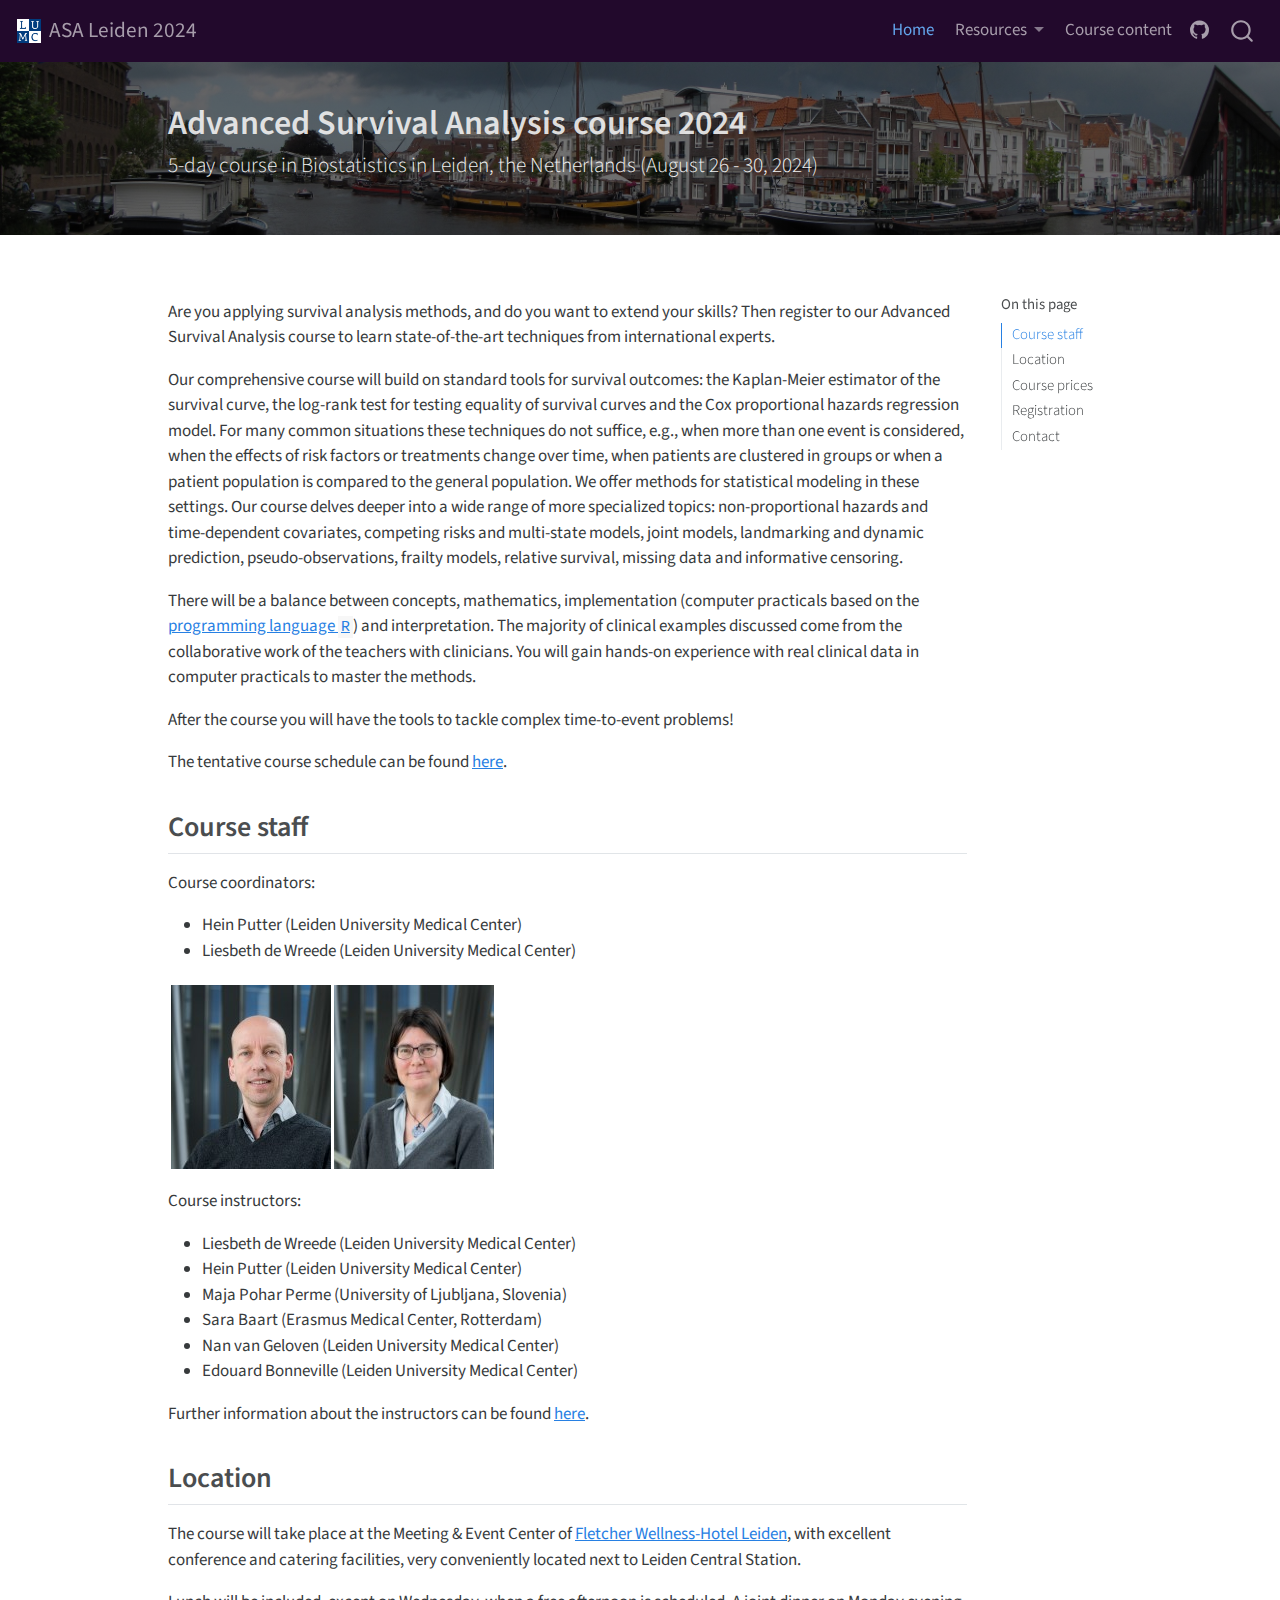
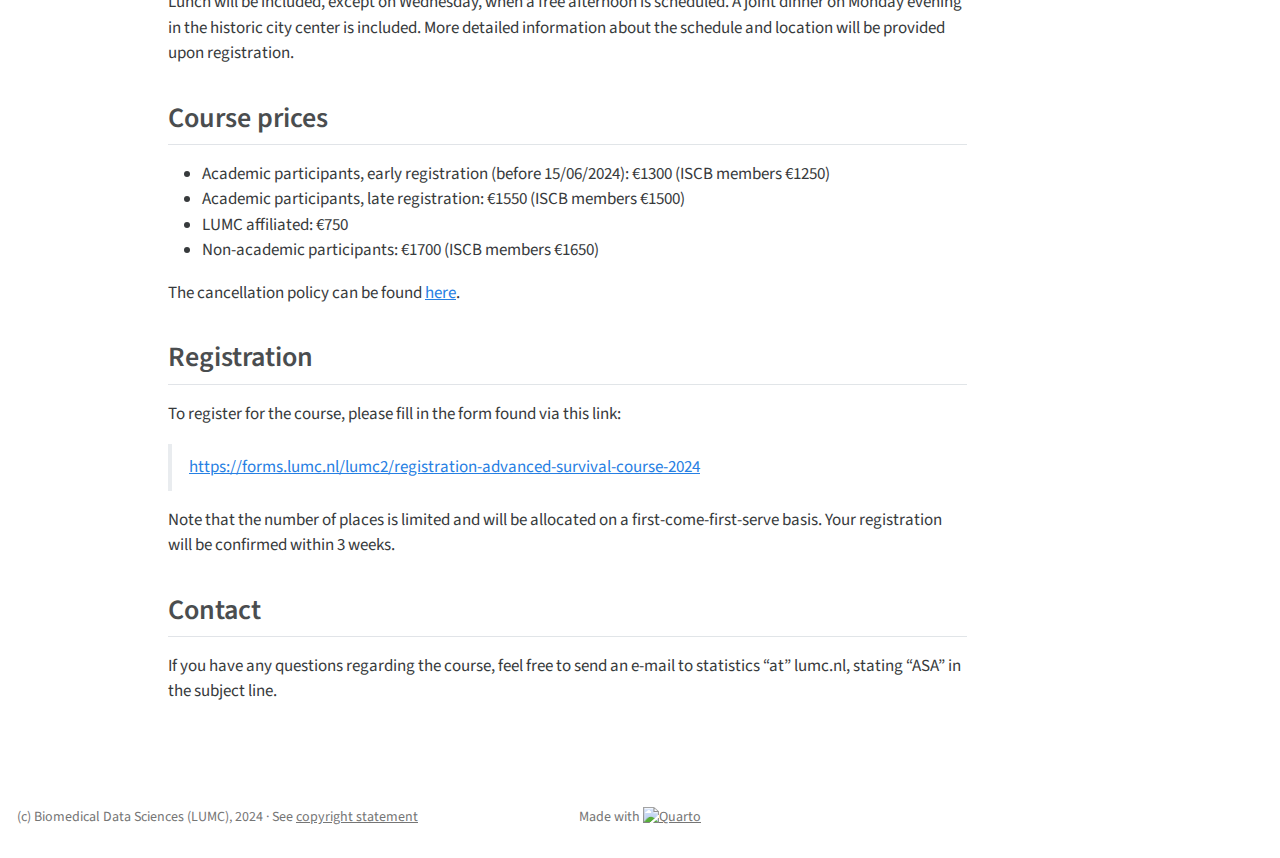
==== docs/index.html @ 5eba0da9 "Edit navigation text" ====
<!DOCTYPE html>
<html xmlns="http://www.w3.org/1999/xhtml" lang="en" xml:lang="en"><head>

<meta charset="utf-8">
<meta name="generator" content="quarto-1.3.450">

<meta name="viewport" content="width=device-width, initial-scale=1.0, user-scalable=yes">


<title>ASA Leiden 2024 - Advanced Survival Analysis course 2024</title>
<style>
code{white-space: pre-wrap;}
span.smallcaps{font-variant: small-caps;}
div.columns{display: flex; gap: min(4vw, 1.5em);}
div.column{flex: auto; overflow-x: auto;}
div.hanging-indent{margin-left: 1.5em; text-indent: -1.5em;}
ul.task-list{list-style: none;}
ul.task-list li input[type="checkbox"] {
  width: 0.8em;
  margin: 0 0.8em 0.2em -1em; /* quarto-specific, see https://github.com/quarto-dev/quarto-cli/issues/4556 */ 
  vertical-align: middle;
}
</style>


<script src="site_libs/quarto-nav/quarto-nav.js"></script>
<script src="site_libs/quarto-nav/headroom.min.js"></script>
<script src="site_libs/clipboard/clipboard.min.js"></script>
<script src="site_libs/quarto-search/autocomplete.umd.js"></script>
<script src="site_libs/quarto-search/fuse.min.js"></script>
<script src="site_libs/quarto-search/quarto-search.js"></script>
<meta name="quarto:offset" content="./">
<link href="./imgs/lumc-monogram-blauw-jpg.jpg" rel="icon" type="image/jpeg">
<script src="site_libs/quarto-html/quarto.js"></script>
<script src="site_libs/quarto-html/popper.min.js"></script>
<script src="site_libs/quarto-html/tippy.umd.min.js"></script>
<script src="site_libs/quarto-html/anchor.min.js"></script>
<link href="site_libs/quarto-html/tippy.css" rel="stylesheet">
<link href="site_libs/quarto-html/quarto-syntax-highlighting.css" rel="stylesheet" id="quarto-text-highlighting-styles">
<script src="site_libs/bootstrap/bootstrap.min.js"></script>
<link href="site_libs/bootstrap/bootstrap-icons.css" rel="stylesheet">
<link href="site_libs/bootstrap/bootstrap.min.css" rel="stylesheet" id="quarto-bootstrap" data-mode="light">
<script id="quarto-search-options" type="application/json">{
  "location": "navbar",
  "copy-button": false,
  "collapse-after": 3,
  "panel-placement": "end",
  "type": "overlay",
  "limit": 20,
  "language": {
    "search-no-results-text": "No results",
    "search-matching-documents-text": "matching documents",
    "search-copy-link-title": "Copy link to search",
    "search-hide-matches-text": "Hide additional matches",
    "search-more-match-text": "more match in this document",
    "search-more-matches-text": "more matches in this document",
    "search-clear-button-title": "Clear",
    "search-detached-cancel-button-title": "Cancel",
    "search-submit-button-title": "Submit",
    "search-label": "Search"
  }
}</script>


<link rel="stylesheet" href="styles.css">
</head>

<body class="nav-fixed">

<div id="quarto-search-results"></div>
  <header id="quarto-header" class="headroom fixed-top">
    <nav class="navbar navbar-expand-lg navbar-dark ">
      <div class="navbar-container container-fluid">
      <div class="navbar-brand-container">
    <a href="./index.html" class="navbar-brand navbar-brand-logo">
    <img src="./imgs/lumc-monogram-blauw-jpg.jpg" alt="" class="navbar-logo">
    </a>
    <a class="navbar-brand" href="./index.html">
    <span class="navbar-title">ASA Leiden 2024</span>
    </a>
  </div>
            <div id="quarto-search" class="" title="Search"></div>
          <button class="navbar-toggler" type="button" data-bs-toggle="collapse" data-bs-target="#navbarCollapse" aria-controls="navbarCollapse" aria-expanded="false" aria-label="Toggle navigation" onclick="if (window.quartoToggleHeadroom) { window.quartoToggleHeadroom(); }">
  <span class="navbar-toggler-icon"></span>
</button>
          <div class="collapse navbar-collapse" id="navbarCollapse">
            <ul class="navbar-nav navbar-nav-scroll ms-auto">
  <li class="nav-item">
    <a class="nav-link active" href="./index.html" rel="" target="" aria-current="page">
 <span class="menu-text">Home</span></a>
  </li>  
  <li class="nav-item dropdown ">
    <a class="nav-link dropdown-toggle" href="#" id="nav-menu-resources" role="button" data-bs-toggle="dropdown" aria-expanded="false" rel="" target="">
 <span class="menu-text">Resources</span>
    </a>
    <ul class="dropdown-menu dropdown-menu-end" aria-labelledby="nav-menu-resources">    
        <li>
    <a class="dropdown-item" href="./resources/schedule.html" rel="" target="">
 <span class="dropdown-text">Schedule</span></a>
  </li>  
        <li>
    <a class="dropdown-item" href="./resources/software.html" rel="" target="">
 <span class="dropdown-text">Software</span></a>
  </li>  
        <li>
    <a class="dropdown-item" href="./resources/cancellation.html" rel="" target="">
 <span class="dropdown-text">Cancellation</span></a>
  </li>  
    </ul>
  </li>
  <li class="nav-item">
    <a class="nav-link" href="./about.html" rel="" target="">
 <span class="menu-text">Course content</span></a>
  </li>  
  <li class="nav-item compact">
    <a class="nav-link" href="https://github.com/survival-lumc" rel="" target=""><i class="bi bi-github" role="img">
</i> 
 <span class="menu-text"></span></a>
  </li>  
</ul>
            <div class="quarto-navbar-tools">
</div>
          </div> <!-- /navcollapse -->
      </div> <!-- /container-fluid -->
    </nav>
</header>
<!-- content -->
<header id="title-block-header" class="quarto-title-block default page-columns page-full">
  <div class="quarto-title-banner page-columns page-full">
    <div class="quarto-title column-body">
      <h1 class="title">Advanced Survival Analysis course 2024</h1>
            <p class="subtitle lead">5-day course in Biostatistics in Leiden, the Netherlands (August 26 - 30, 2024)</p>
                      </div>
  </div>
    
  
  <div class="quarto-title-meta">

      
    
      
    </div>
    
  
  </header><div id="quarto-content" class="quarto-container page-columns page-rows-contents page-layout-article page-navbar">
<!-- sidebar -->
<!-- margin-sidebar -->
    <div id="quarto-margin-sidebar" class="sidebar margin-sidebar">
        <nav id="TOC" role="doc-toc" class="toc-active">
    <h2 id="toc-title">On this page</h2>
   
  <ul>
  <li><a href="#course-staff" id="toc-course-staff" class="nav-link active" data-scroll-target="#course-staff">Course staff</a></li>
  <li><a href="#location" id="toc-location" class="nav-link" data-scroll-target="#location">Location</a></li>
  <li><a href="#course-prices" id="toc-course-prices" class="nav-link" data-scroll-target="#course-prices">Course prices</a></li>
  <li><a href="#registration" id="toc-registration" class="nav-link" data-scroll-target="#registration">Registration</a></li>
  <li><a href="#contact" id="toc-contact" class="nav-link" data-scroll-target="#contact">Contact</a></li>
  </ul>
</nav>
    </div>
<!-- main -->
<main class="content quarto-banner-title-block" id="quarto-document-content">




<p>Are you applying survival analysis methods, and do you want to extend your skills? Then register to our Advanced Survival Analysis course to learn state-of-the-art techniques from international experts.</p>
<p>Our comprehensive course will build on standard tools for survival outcomes: the Kaplan-Meier estimator of the survival curve, the log-rank test for testing equality of survival curves and the Cox proportional hazards regression model. For many common situations these techniques do not suffice, e.g., when more than one event is considered, when the effects of risk factors or treatments change over time, when patients are clustered in groups or when a patient population is compared to the general population. We offer methods for statistical modeling in these settings. Our course delves deeper into a wide range of more specialized topics: non-proportional hazards and time-dependent covariates, competing risks and multi-state models, joint models, landmarking and dynamic prediction, pseudo-observations, frailty models, relative survival, missing data and informative censoring.</p>
<p>There will be a balance between concepts, mathematics, implementation (computer practicals based on the <a href="https://www.r-project.org/">programming language <code>R</code></a>) and interpretation. The majority of clinical examples discussed come from the collaborative work of the teachers with clinicians. You will gain hands-on experience with real clinical data in computer practicals to master the methods.</p>
<p>After the course you will have the tools to tackle complex time-to-event problems!</p>
<p>The tentative course schedule can be found <a href="./resources/schedule.html">here</a>.</p>
<section id="course-staff" class="level2">
<h2 class="anchored" data-anchor-id="course-staff">Course staff</h2>
<p>Course coordinators:</p>
<ul>
<li>Hein Putter (Leiden University Medical Center)</li>
<li>Liesbeth de Wreede (Leiden University Medical Center)</li>
</ul>
<!-- layout-valign="right" -->
<div class="quarto-layout-panel">
<div class="quarto-layout-row quarto-layout-valign-top">
<div class="quarto-layout-cell" style="flex-basis: 50.0%;justify-content: center;">
<p><img src="imgs/hein-putter.jpg" class="img-fluid"> <img src="imgs/liesbeth-de-wreede.jpg" class="img-fluid"></p>
</div>
</div>
</div>
<p>Course instructors:</p>
<ul>
<li>Liesbeth de Wreede (Leiden University Medical Center)</li>
<li>Hein Putter (Leiden University Medical Center)</li>
<li>Maja Pohar Perme (University of Ljubljana, Slovenia)</li>
<li>Sara Baart (Erasmus Medical Center, Rotterdam)</li>
<li>Nan van Geloven (Leiden University Medical Center)</li>
<li>Edouard Bonneville (Leiden University Medical Center)</li>
</ul>
<p>Further information about the instructors can be found <a href="./about.html">here</a>.</p>
</section>
<section id="location" class="level2">
<h2 class="anchored" data-anchor-id="location">Location</h2>
<p>The course will take place at the Meeting &amp; Event Center of <a href="https://www.wellnesshotelleiden.nl/nl/">Fletcher Wellness-Hotel Leiden</a>, with excellent conference and catering facilities, very conveniently located next to Leiden Central Station.</p>
<p>Lunch will be included, except on Wednesday, when a free afternoon is scheduled. A joint dinner on Monday evening in the historic city center is included. More detailed information about the schedule and location will be provided upon registration.</p>
</section>
<section id="course-prices" class="level2">
<h2 class="anchored" data-anchor-id="course-prices">Course prices</h2>
<ul>
<li>Academic participants, early registration (before 15/06/2024): €1300 (ISCB members €1250)</li>
<li>Academic participants, late registration: €1550 (ISCB members €1500)</li>
<li>LUMC affiliated: €750</li>
<li>Non-academic participants: €1700 (ISCB members €1650)</li>
</ul>
<p>The cancellation policy can be found <a href="./resources/cancellation.html">here</a>.</p>
</section>
<section id="registration" class="level2">
<h2 class="anchored" data-anchor-id="registration">Registration</h2>
<p>To register for the course, please fill in the form found via this link:</p>
<blockquote class="blockquote">
<p><a href="https://forms.lumc.nl/lumc2/registration-advanced-survival-course-2024">https://forms.lumc.nl/lumc2/registration-advanced-survival-course-2024</a></p>
</blockquote>
<p>Note that the number of places is limited and will be allocated on a first-come-first-serve basis. Your registration will be confirmed within 3 weeks.</p>
</section>
<section id="contact" class="level2">
<h2 class="anchored" data-anchor-id="contact">Contact</h2>
<p>If you have any questions regarding the course, feel free to send an e-mail to statistics “at” lumc.nl, stating “ASA” in the subject line.</p>


</section>

</main> <!-- /main -->
<script id="quarto-html-after-body" type="application/javascript">
window.document.addEventListener("DOMContentLoaded", function (event) {
  const toggleBodyColorMode = (bsSheetEl) => {
    const mode = bsSheetEl.getAttribute("data-mode");
    const bodyEl = window.document.querySelector("body");
    if (mode === "dark") {
      bodyEl.classList.add("quarto-dark");
      bodyEl.classList.remove("quarto-light");
    } else {
      bodyEl.classList.add("quarto-light");
      bodyEl.classList.remove("quarto-dark");
    }
  }
  const toggleBodyColorPrimary = () => {
    const bsSheetEl = window.document.querySelector("link#quarto-bootstrap");
    if (bsSheetEl) {
      toggleBodyColorMode(bsSheetEl);
    }
  }
  toggleBodyColorPrimary();  
  const icon = "";
  const anchorJS = new window.AnchorJS();
  anchorJS.options = {
    placement: 'right',
    icon: icon
  };
  anchorJS.add('.anchored');
  const isCodeAnnotation = (el) => {
    for (const clz of el.classList) {
      if (clz.startsWith('code-annotation-')) {                     
        return true;
      }
    }
    return false;
  }
  const clipboard = new window.ClipboardJS('.code-copy-button', {
    text: function(trigger) {
      const codeEl = trigger.previousElementSibling.cloneNode(true);
      for (const childEl of codeEl.children) {
        if (isCodeAnnotation(childEl)) {
          childEl.remove();
        }
      }
      return codeEl.innerText;
    }
  });
  clipboard.on('success', function(e) {
    // button target
    const button = e.trigger;
    // don't keep focus
    button.blur();
    // flash "checked"
    button.classList.add('code-copy-button-checked');
    var currentTitle = button.getAttribute("title");
    button.setAttribute("title", "Copied!");
    let tooltip;
    if (window.bootstrap) {
      button.setAttribute("data-bs-toggle", "tooltip");
      button.setAttribute("data-bs-placement", "left");
      button.setAttribute("data-bs-title", "Copied!");
      tooltip = new bootstrap.Tooltip(button, 
        { trigger: "manual", 
          customClass: "code-copy-button-tooltip",
          offset: [0, -8]});
      tooltip.show();    
    }
    setTimeout(function() {
      if (tooltip) {
        tooltip.hide();
        button.removeAttribute("data-bs-title");
        button.removeAttribute("data-bs-toggle");
        button.removeAttribute("data-bs-placement");
      }
      button.setAttribute("title", currentTitle);
      button.classList.remove('code-copy-button-checked');
    }, 1000);
    // clear code selection
    e.clearSelection();
  });
  function tippyHover(el, contentFn) {
    const config = {
      allowHTML: true,
      content: contentFn,
      maxWidth: 500,
      delay: 100,
      arrow: false,
      appendTo: function(el) {
          return el.parentElement;
      },
      interactive: true,
      interactiveBorder: 10,
      theme: 'quarto',
      placement: 'bottom-start'
    };
    window.tippy(el, config); 
  }
  const noterefs = window.document.querySelectorAll('a[role="doc-noteref"]');
  for (var i=0; i<noterefs.length; i++) {
    const ref = noterefs[i];
    tippyHover(ref, function() {
      // use id or data attribute instead here
      let href = ref.getAttribute('data-footnote-href') || ref.getAttribute('href');
      try { href = new URL(href).hash; } catch {}
      const id = href.replace(/^#\/?/, "");
      const note = window.document.getElementById(id);
      return note.innerHTML;
    });
  }
      let selectedAnnoteEl;
      const selectorForAnnotation = ( cell, annotation) => {
        let cellAttr = 'data-code-cell="' + cell + '"';
        let lineAttr = 'data-code-annotation="' +  annotation + '"';
        const selector = 'span[' + cellAttr + '][' + lineAttr + ']';
        return selector;
      }
      const selectCodeLines = (annoteEl) => {
        const doc = window.document;
        const targetCell = annoteEl.getAttribute("data-target-cell");
        const targetAnnotation = annoteEl.getAttribute("data-target-annotation");
        const annoteSpan = window.document.querySelector(selectorForAnnotation(targetCell, targetAnnotation));
        const lines = annoteSpan.getAttribute("data-code-lines").split(",");
        const lineIds = lines.map((line) => {
          return targetCell + "-" + line;
        })
        let top = null;
        let height = null;
        let parent = null;
        if (lineIds.length > 0) {
            //compute the position of the single el (top and bottom and make a div)
            const el = window.document.getElementById(lineIds[0]);
            top = el.offsetTop;
            height = el.offsetHeight;
            parent = el.parentElement.parentElement;
          if (lineIds.length > 1) {
            const lastEl = window.document.getElementById(lineIds[lineIds.length - 1]);
            const bottom = lastEl.offsetTop + lastEl.offsetHeight;
            height = bottom - top;
          }
          if (top !== null && height !== null && parent !== null) {
            // cook up a div (if necessary) and position it 
            let div = window.document.getElementById("code-annotation-line-highlight");
            if (div === null) {
              div = window.document.createElement("div");
              div.setAttribute("id", "code-annotation-line-highlight");
              div.style.position = 'absolute';
              parent.appendChild(div);
            }
            div.style.top = top - 2 + "px";
            div.style.height = height + 4 + "px";
            let gutterDiv = window.document.getElementById("code-annotation-line-highlight-gutter");
            if (gutterDiv === null) {
              gutterDiv = window.document.createElement("div");
              gutterDiv.setAttribute("id", "code-annotation-line-highlight-gutter");
              gutterDiv.style.position = 'absolute';
              const codeCell = window.document.getElementById(targetCell);
              const gutter = codeCell.querySelector('.code-annotation-gutter');
              gutter.appendChild(gutterDiv);
            }
            gutterDiv.style.top = top - 2 + "px";
            gutterDiv.style.height = height + 4 + "px";
          }
          selectedAnnoteEl = annoteEl;
        }
      };
      const unselectCodeLines = () => {
        const elementsIds = ["code-annotation-line-highlight", "code-annotation-line-highlight-gutter"];
        elementsIds.forEach((elId) => {
          const div = window.document.getElementById(elId);
          if (div) {
            div.remove();
          }
        });
        selectedAnnoteEl = undefined;
      };
      // Attach click handler to the DT
      const annoteDls = window.document.querySelectorAll('dt[data-target-cell]');
      for (const annoteDlNode of annoteDls) {
        annoteDlNode.addEventListener('click', (event) => {
          const clickedEl = event.target;
          if (clickedEl !== selectedAnnoteEl) {
            unselectCodeLines();
            const activeEl = window.document.querySelector('dt[data-target-cell].code-annotation-active');
            if (activeEl) {
              activeEl.classList.remove('code-annotation-active');
            }
            selectCodeLines(clickedEl);
            clickedEl.classList.add('code-annotation-active');
          } else {
            // Unselect the line
            unselectCodeLines();
            clickedEl.classList.remove('code-annotation-active');
          }
        });
      }
  const findCites = (el) => {
    const parentEl = el.parentElement;
    if (parentEl) {
      const cites = parentEl.dataset.cites;
      if (cites) {
        return {
          el,
          cites: cites.split(' ')
        };
      } else {
        return findCites(el.parentElement)
      }
    } else {
      return undefined;
    }
  };
  var bibliorefs = window.document.querySelectorAll('a[role="doc-biblioref"]');
  for (var i=0; i<bibliorefs.length; i++) {
    const ref = bibliorefs[i];
    const citeInfo = findCites(ref);
    if (citeInfo) {
      tippyHover(citeInfo.el, function() {
        var popup = window.document.createElement('div');
        citeInfo.cites.forEach(function(cite) {
          var citeDiv = window.document.createElement('div');
          citeDiv.classList.add('hanging-indent');
          citeDiv.classList.add('csl-entry');
          var biblioDiv = window.document.getElementById('ref-' + cite);
          if (biblioDiv) {
            citeDiv.innerHTML = biblioDiv.innerHTML;
          }
          popup.appendChild(citeDiv);
        });
        return popup.innerHTML;
      });
    }
  }
});
</script>
</div> <!-- /content -->
<footer class="footer">
  <div class="nav-footer">
    <div class="nav-footer-left">(c) Biomedical Data Sciences (LUMC), 2024 · See <a href="./copyright.html">copyright statement</a></div>   
    <div class="nav-footer-center">Made with <a href="https://quarto.org/"><img src="https://quarto.org/quarto.png" class="img-fluid" alt="Quarto" width="65"></a></div>
    <div class="nav-footer-right">
      &nbsp;
    </div>
  </div>
</footer>



</body></html>
---- docs/site_libs/quarto-html/tippy.css ----
.tippy-box[data-animation=fade][data-state=hidden]{opacity:0}[data-tippy-root]{max-width:calc(100vw - 10px)}.tippy-box{position:relative;background-color:#333;color:#fff;border-radius:4px;font-size:14px;line-height:1.4;white-space:normal;outline:0;transition-property:transform,visibility,opacity}.tippy-box[data-placement^=top]>.tippy-arrow{bottom:0}.tippy-box[data-placement^=top]>.tippy-arrow:before{bottom:-7px;left:0;border-width:8px 8px 0;border-top-color:initial;transform-origin:center top}.tippy-box[data-placement^=bottom]>.tippy-arrow{top:0}.tippy-box[data-placement^=bottom]>.tippy-arrow:before{top:-7px;left:0;border-width:0 8px 8px;border-bottom-color:initial;transform-origin:center bottom}.tippy-box[data-placement^=left]>.tippy-arrow{right:0}.tippy-box[data-placement^=left]>.tippy-arrow:before{border-width:8px 0 8px 8px;border-left-color:initial;right:-7px;transform-origin:center left}.tippy-box[data-placement^=right]>.tippy-arrow{left:0}.tippy-box[data-placement^=right]>.tippy-arrow:before{left:-7px;border-width:8px 8px 8px 0;border-right-color:initial;transform-origin:center right}.tippy-box[data-inertia][data-state=visible]{transition-timing-function:cubic-bezier(.54,1.5,.38,1.11)}.tippy-arrow{width:16px;height:16px;color:#333}.tippy-arrow:before{content:"";position:absolute;border-color:transparent;border-style:solid}.tippy-content{position:relative;padding:5px 9px;z-index:1}
---- docs/site_libs/quarto-html/quarto-syntax-highlighting.css ----
/* quarto syntax highlight colors */
:root {
  --quarto-hl-ot-color: #003B4F;
  --quarto-hl-at-color: #657422;
  --quarto-hl-ss-color: #20794D;
  --quarto-hl-an-color: #5E5E5E;
  --quarto-hl-fu-color: #4758AB;
  --quarto-hl-st-color: #20794D;
  --quarto-hl-cf-color: #003B4F;
  --quarto-hl-op-color: #5E5E5E;
  --quarto-hl-er-color: #AD0000;
  --quarto-hl-bn-color: #AD0000;
  --quarto-hl-al-color: #AD0000;
  --quarto-hl-va-color: #111111;
  --quarto-hl-bu-color: inherit;
  --quarto-hl-ex-color: inherit;
  --quarto-hl-pp-color: #AD0000;
  --quarto-hl-in-color: #5E5E5E;
  --quarto-hl-vs-color: #20794D;
  --quarto-hl-wa-color: #5E5E5E;
  --quarto-hl-do-color: #5E5E5E;
  --quarto-hl-im-color: #00769E;
  --quarto-hl-ch-color: #20794D;
  --quarto-hl-dt-color: #AD0000;
  --quarto-hl-fl-color: #AD0000;
  --quarto-hl-co-color: #5E5E5E;
  --quarto-hl-cv-color: #5E5E5E;
  --quarto-hl-cn-color: #8f5902;
  --quarto-hl-sc-color: #5E5E5E;
  --quarto-hl-dv-color: #AD0000;
  --quarto-hl-kw-color: #003B4F;
}

/* other quarto variables */
:root {
  --quarto-font-monospace: SFMono-Regular, Menlo, Monaco, Consolas, "Liberation Mono", "Courier New", monospace;
}

pre > code.sourceCode > span {
  color: #003B4F;
}

code span {
  color: #003B4F;
}

code.sourceCode > span {
  color: #003B4F;
}

div.sourceCode,
div.sourceCode pre.sourceCode {
  color: #003B4F;
}

code span.ot {
  color: #003B4F;
  font-style: inherit;
}

code span.at {
  color: #657422;
  font-style: inherit;
}

code span.ss {
  color: #20794D;
  font-style: inherit;
}

code span.an {
  color: #5E5E5E;
  font-style: inherit;
}

code span.fu {
  color: #4758AB;
  font-style: inherit;
}

code span.st {
  color: #20794D;
  font-style: inherit;
}

code span.cf {
  color: #003B4F;
  font-style: inherit;
}

code span.op {
  color: #5E5E5E;
  font-style: inherit;
}

code span.er {
  color: #AD0000;
  font-style: inherit;
}

code span.bn {
  color: #AD0000;
  font-style: inherit;
}

code span.al {
  color: #AD0000;
  font-style: inherit;
}

code span.va {
  color: #111111;
  font-style: inherit;
}

code span.bu {
  font-style: inherit;
}

code span.ex {
  font-style: inherit;
}

code span.pp {
  color: #AD0000;
  font-style: inherit;
}

code span.in {
  color: #5E5E5E;
  font-style: inherit;
}

code span.vs {
  color: #20794D;
  font-style: inherit;
}

code span.wa {
  color: #5E5E5E;
  font-style: italic;
}

code span.do {
  color: #5E5E5E;
  font-style: italic;
}

code span.im {
  color: #00769E;
  font-style: inherit;
}

code span.ch {
  color: #20794D;
  font-style: inherit;
}

code span.dt {
  color: #AD0000;
  font-style: inherit;
}

code span.fl {
  color: #AD0000;
  font-style: inherit;
}

code span.co {
  color: #5E5E5E;
  font-style: inherit;
}

code span.cv {
  color: #5E5E5E;
  font-style: italic;
}

code span.cn {
  color: #8f5902;
  font-style: inherit;
}

code span.sc {
  color: #5E5E5E;
  font-style: inherit;
}

code span.dv {
  color: #AD0000;
  font-style: inherit;
}

code span.kw {
  color: #003B4F;
  font-style: inherit;
}

.prevent-inlining {
  content: "</";
}

/*# sourceMappingURL=debc5d5d77c3f9108843748ff7464032.css.map */
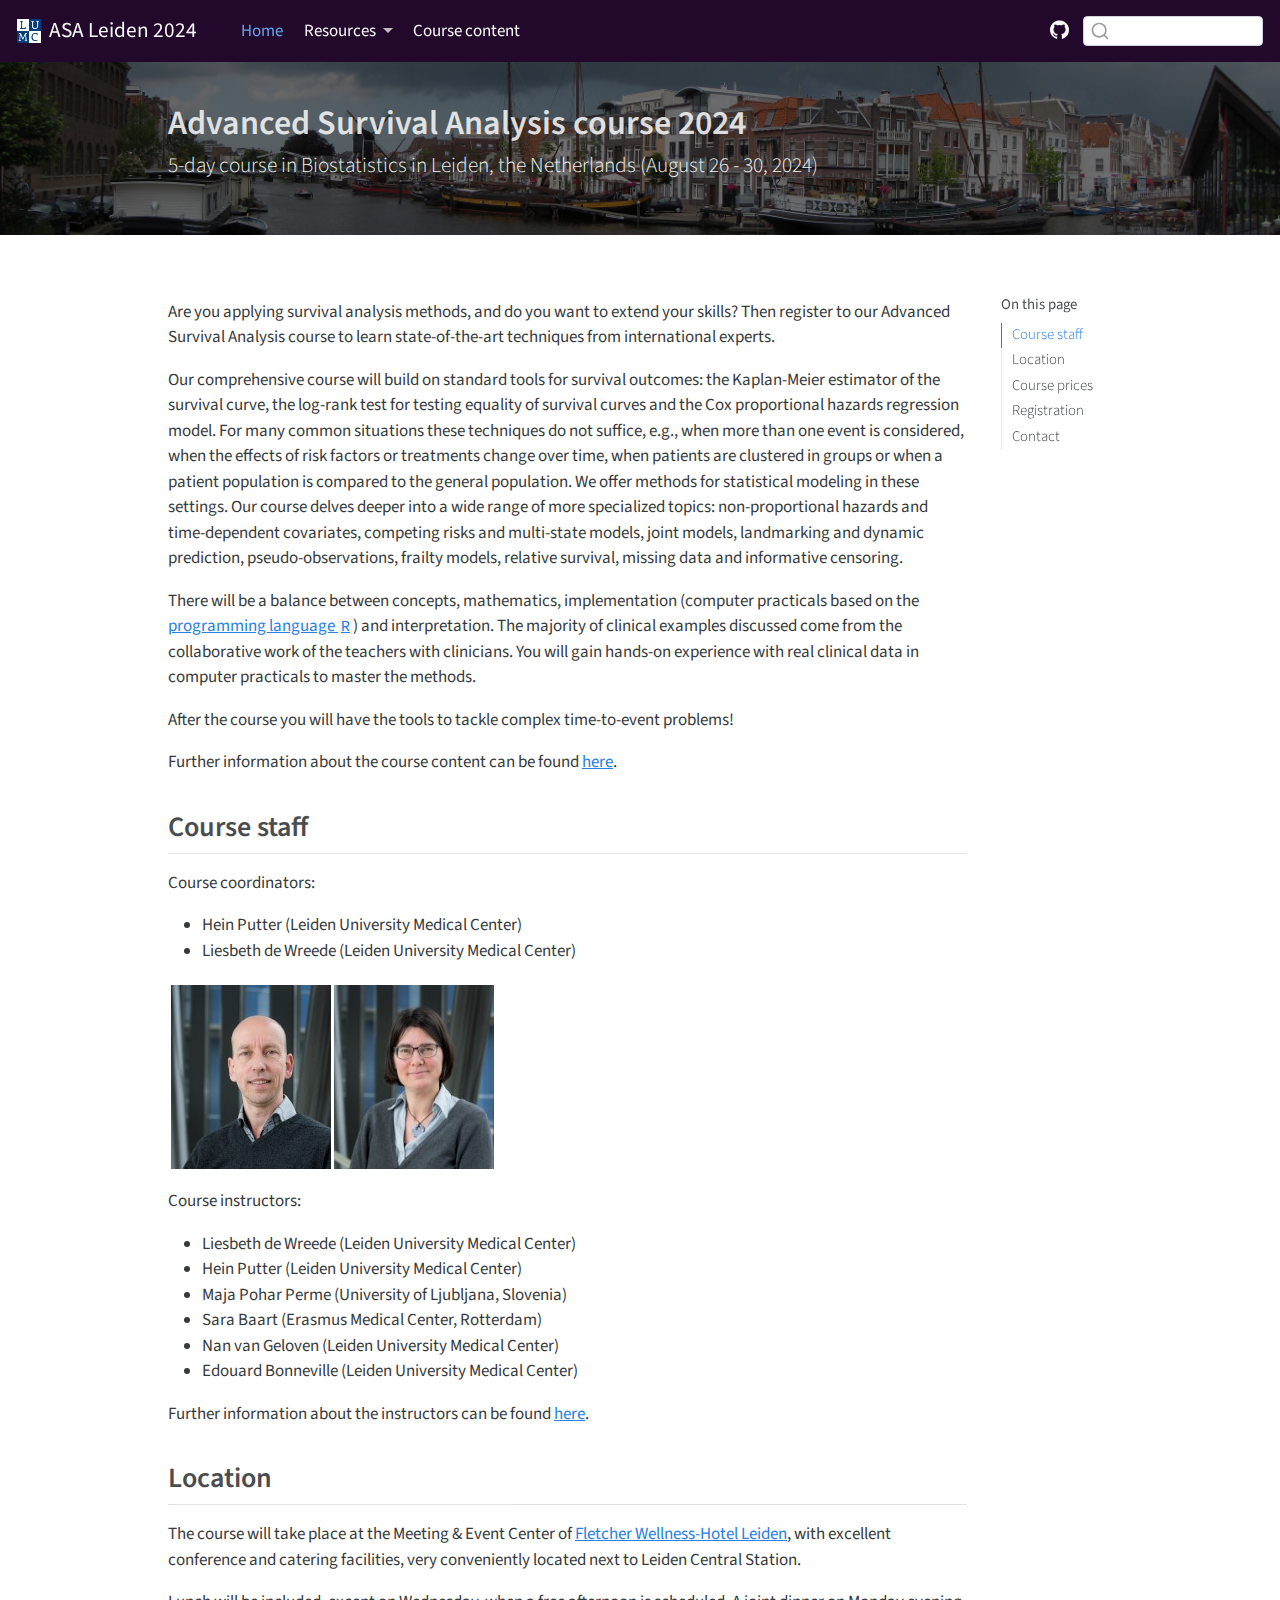
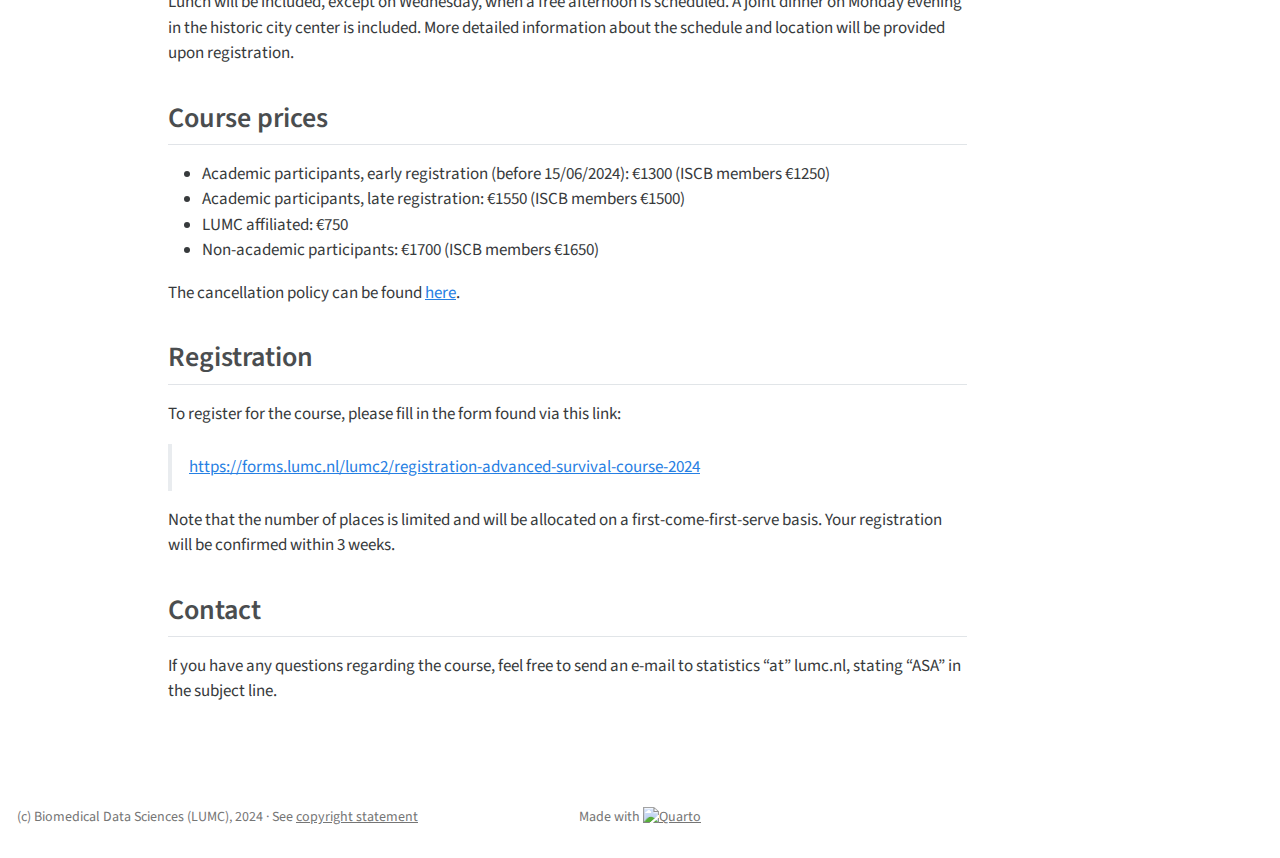
==== commit 1586a153: "Some design fixes" ====
--- a/docs/index.html
+++ b/docs/index.html
@@ -24,7 +24,6 @@
 
 
 <script src="site_libs/quarto-nav/quarto-nav.js"></script>
-<script src="site_libs/quarto-nav/headroom.min.js"></script>
 <script src="site_libs/clipboard/clipboard.min.js"></script>
 <script src="site_libs/quarto-search/autocomplete.umd.js"></script>
 <script src="site_libs/quarto-search/fuse.min.js"></script>
@@ -45,7 +44,7 @@
   "copy-button": false,
   "collapse-after": 3,
   "panel-placement": "end",
-  "type": "overlay",
+  "type": "textbox",
   "limit": 20,
   "language": {
     "search-no-results-text": "No results",
@@ -60,6 +59,7 @@
     "search-label": "Search"
   }
 }</script>
+<meta name="google-site-verification" content="E3elKxdxnIURa4bDz_yL2aVQv2yCkYdcaK6wTV_00sY">
 
 
 <link rel="stylesheet" href="styles.css">
@@ -84,7 +84,7 @@
   <span class="navbar-toggler-icon"></span>
 </button>
           <div class="collapse navbar-collapse" id="navbarCollapse">
-            <ul class="navbar-nav navbar-nav-scroll ms-auto">
+            <ul class="navbar-nav navbar-nav-scroll me-auto">
   <li class="nav-item">
     <a class="nav-link active" href="./index.html" rel="" target="" aria-current="page">
  <span class="menu-text">Home</span></a>
@@ -93,7 +93,7 @@
     <a class="nav-link dropdown-toggle" href="#" id="nav-menu-resources" role="button" data-bs-toggle="dropdown" aria-expanded="false" rel="" target="">
  <span class="menu-text">Resources</span>
     </a>
-    <ul class="dropdown-menu dropdown-menu-end" aria-labelledby="nav-menu-resources">    
+    <ul class="dropdown-menu" aria-labelledby="nav-menu-resources">    
         <li>
     <a class="dropdown-item" href="./resources/schedule.html" rel="" target="">
  <span class="dropdown-text">Schedule</span></a>
@@ -112,6 +112,8 @@
     <a class="nav-link" href="./about.html" rel="" target="">
  <span class="menu-text">Course content</span></a>
   </li>  
+</ul>
+            <ul class="navbar-nav navbar-nav-scroll ms-auto">
   <li class="nav-item compact">
     <a class="nav-link" href="https://github.com/survival-lumc" rel="" target=""><i class="bi bi-github" role="img">
 </i> 
@@ -168,7 +170,7 @@
 <p>Our comprehensive course will build on standard tools for survival outcomes: the Kaplan-Meier estimator of the survival curve, the log-rank test for testing equality of survival curves and the Cox proportional hazards regression model. For many common situations these techniques do not suffice, e.g., when more than one event is considered, when the effects of risk factors or treatments change over time, when patients are clustered in groups or when a patient population is compared to the general population. We offer methods for statistical modeling in these settings. Our course delves deeper into a wide range of more specialized topics: non-proportional hazards and time-dependent covariates, competing risks and multi-state models, joint models, landmarking and dynamic prediction, pseudo-observations, frailty models, relative survival, missing data and informative censoring.</p>
 <p>There will be a balance between concepts, mathematics, implementation (computer practicals based on the <a href="https://www.r-project.org/">programming language <code>R</code></a>) and interpretation. The majority of clinical examples discussed come from the collaborative work of the teachers with clinicians. You will gain hands-on experience with real clinical data in computer practicals to master the methods.</p>
 <p>After the course you will have the tools to tackle complex time-to-event problems!</p>
-<p>The tentative course schedule can be found <a href="./resources/schedule.html">here</a>.</p>
+<p>Further information about the course content can be found <a href="./about.html">here</a>.</p>
 <section id="course-staff" class="level2">
 <h2 class="anchored" data-anchor-id="course-staff">Course staff</h2>
 <p>Course coordinators:</p>
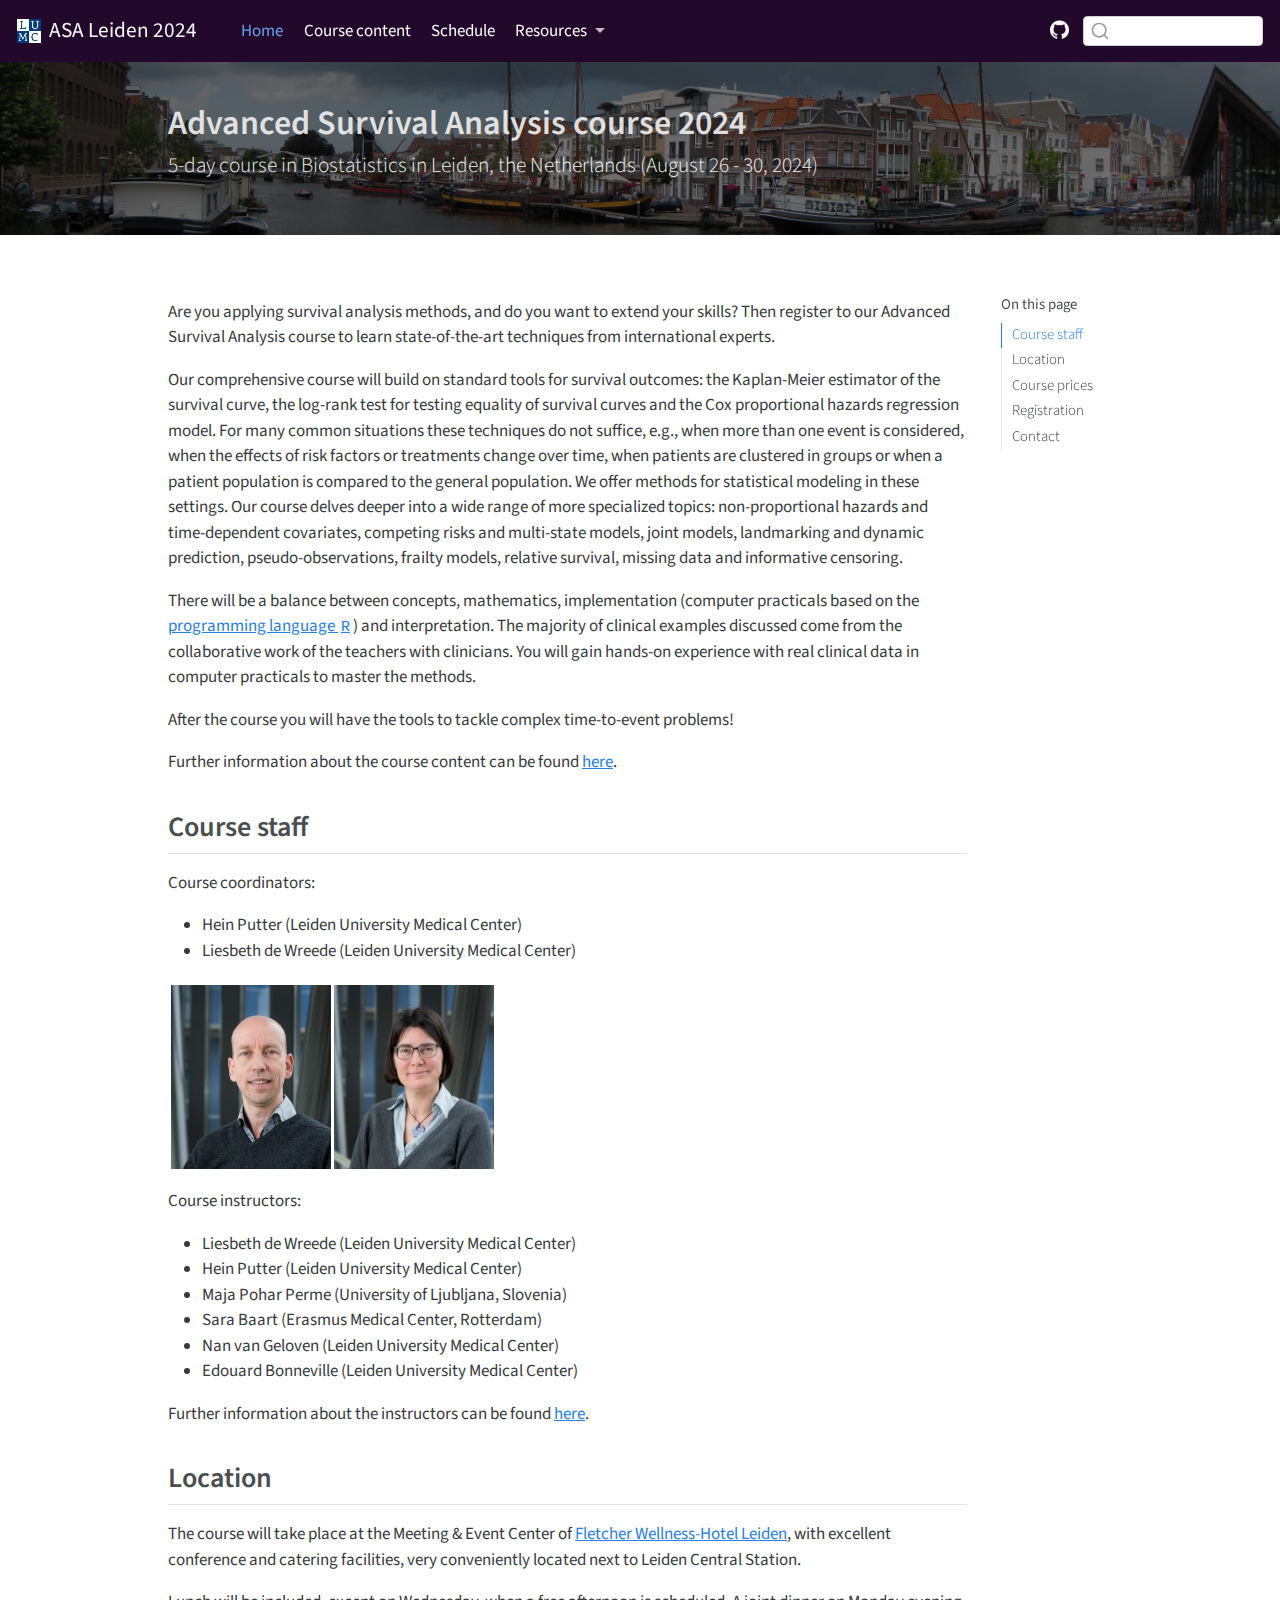
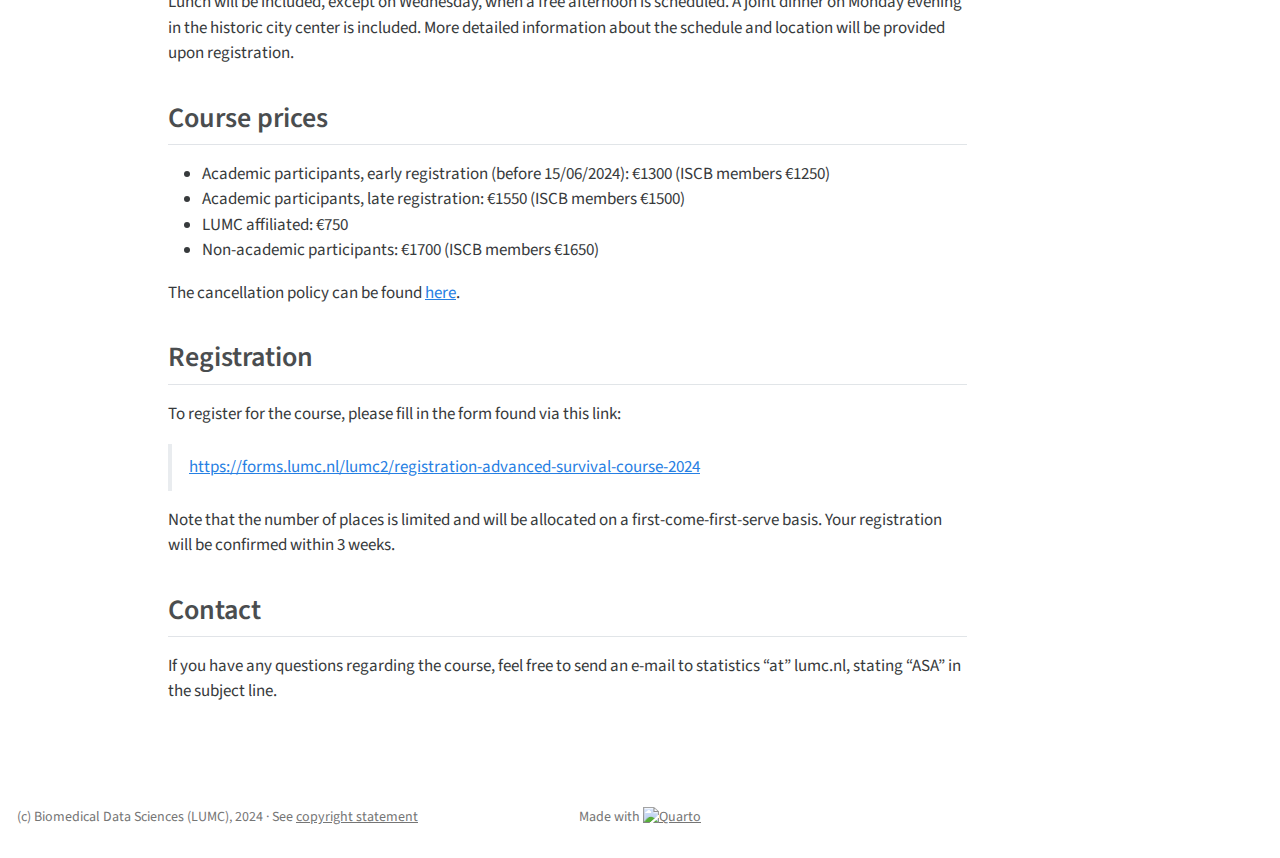
==== commit ef8e3a10: "And a couple more" ====
--- a/docs/index.html
+++ b/docs/index.html
@@ -89,29 +89,25 @@
     <a class="nav-link active" href="./index.html" rel="" target="" aria-current="page">
  <span class="menu-text">Home</span></a>
   </li>  
+  <li class="nav-item">
+    <a class="nav-link" href="./about.html" rel="" target="">
+ <span class="menu-text">Course content</span></a>
+  </li>  
+  <li class="nav-item">
+    <a class="nav-link" href="./resources/schedule.html" rel="" target="">
+ <span class="menu-text">Schedule</span></a>
+  </li>  
   <li class="nav-item dropdown ">
     <a class="nav-link dropdown-toggle" href="#" id="nav-menu-resources" role="button" data-bs-toggle="dropdown" aria-expanded="false" rel="" target="">
  <span class="menu-text">Resources</span>
     </a>
     <ul class="dropdown-menu" aria-labelledby="nav-menu-resources">    
         <li>
-    <a class="dropdown-item" href="./resources/schedule.html" rel="" target="">
- <span class="dropdown-text">Schedule</span></a>
-  </li>  
-        <li>
-    <a class="dropdown-item" href="./resources/software.html" rel="" target="">
- <span class="dropdown-text">Software</span></a>
-  </li>  
-        <li>
     <a class="dropdown-item" href="./resources/cancellation.html" rel="" target="">
- <span class="dropdown-text">Cancellation</span></a>
+ <span class="dropdown-text">Cancellation policy</span></a>
   </li>  
     </ul>
   </li>
-  <li class="nav-item">
-    <a class="nav-link" href="./about.html" rel="" target="">
- <span class="menu-text">Course content</span></a>
-  </li>  
 </ul>
             <ul class="navbar-nav navbar-nav-scroll ms-auto">
   <li class="nav-item compact">
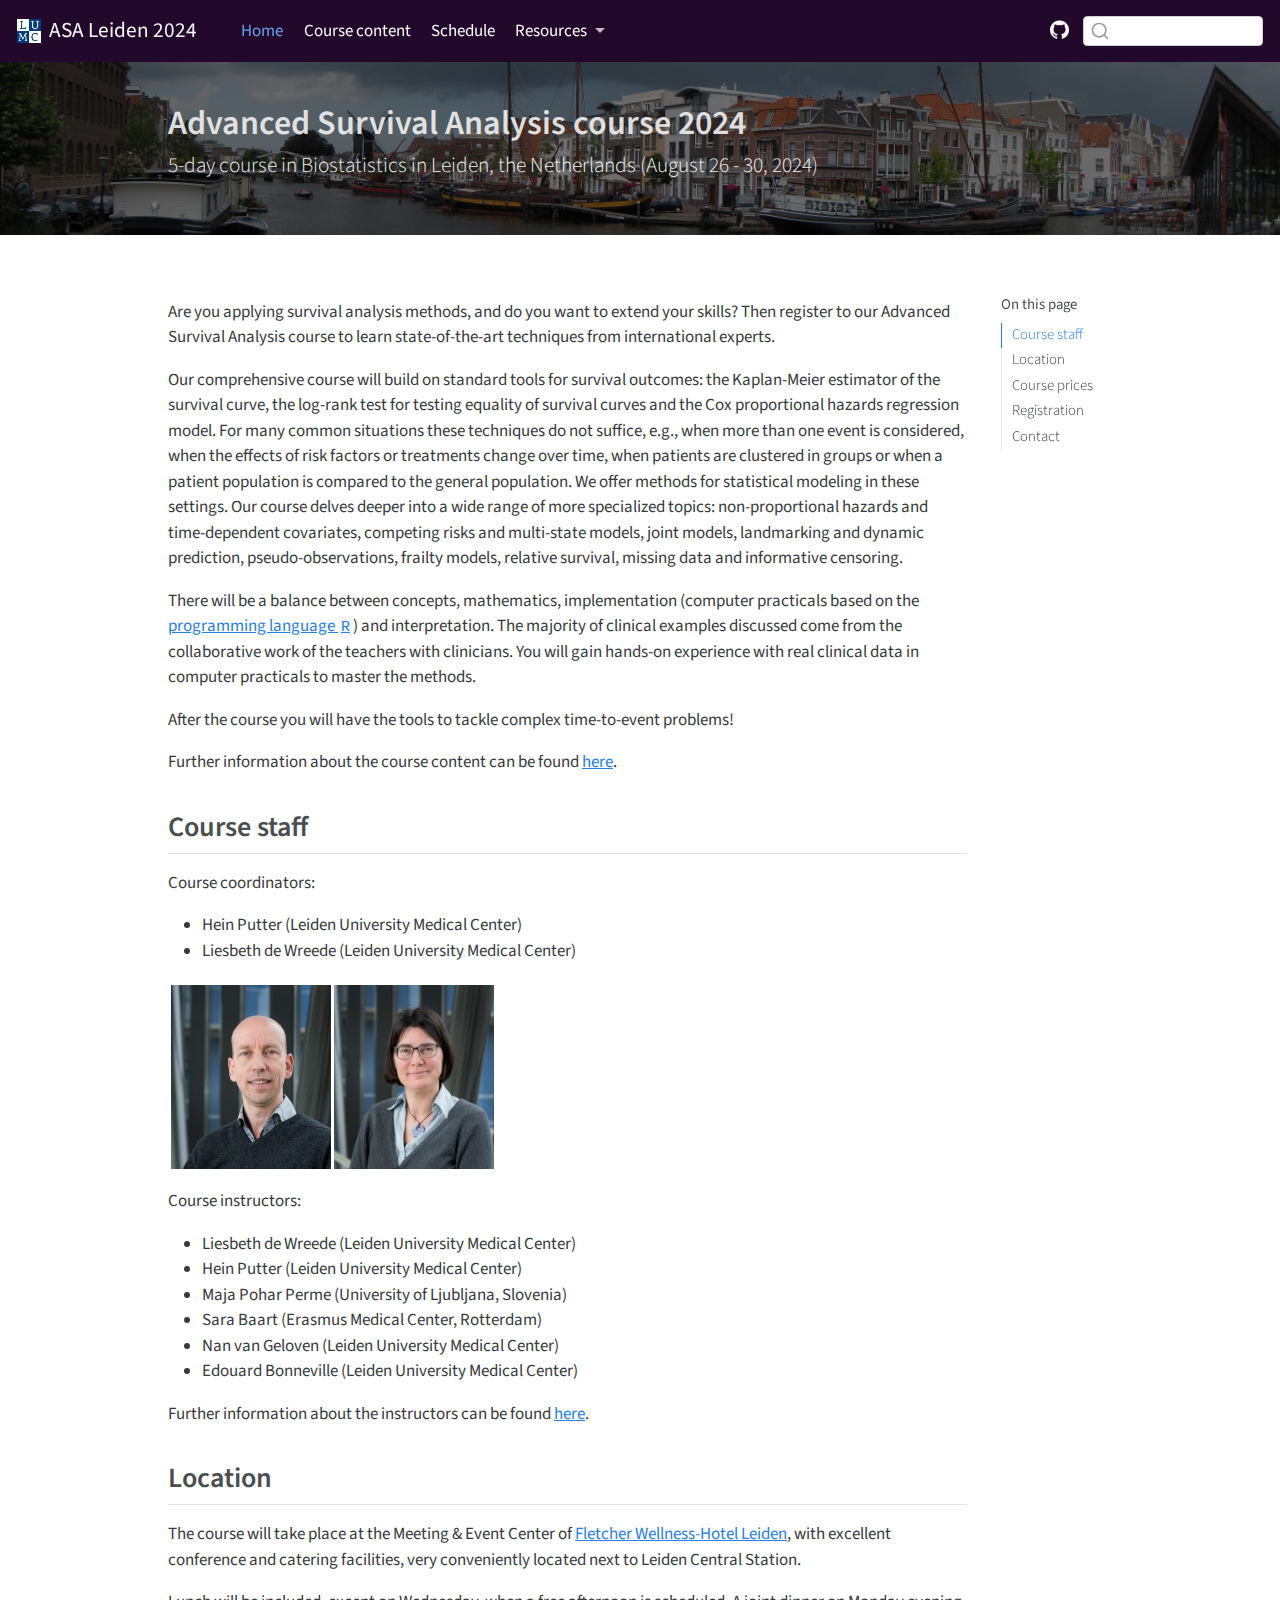
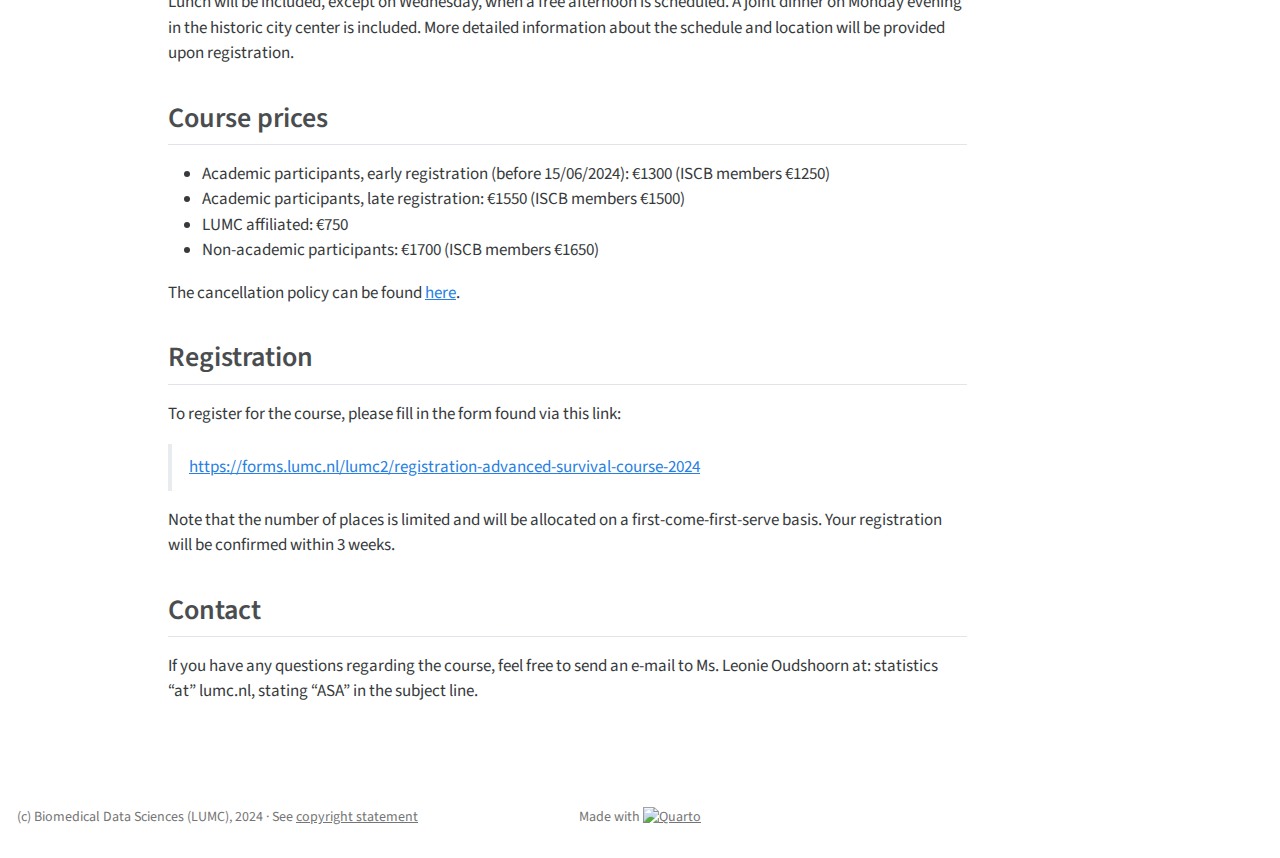
==== commit 8f4fa3cf: "Forgot to render" ====
--- a/docs/index.html
+++ b/docs/index.html
@@ -218,7 +218,7 @@
 </section>
 <section id="contact" class="level2">
 <h2 class="anchored" data-anchor-id="contact">Contact</h2>
-<p>If you have any questions regarding the course, feel free to send an e-mail to statistics “at” lumc.nl, stating “ASA” in the subject line.</p>
+<p>If you have any questions regarding the course, feel free to send an e-mail to Ms.&nbsp;Leonie Oudshoorn at: statistics “at” lumc.nl, stating “ASA” in the subject line.</p>
 
 
 </section>
--- a/docs/styles.css
+++ b/docs/styles.css
@@ -4,3 +4,5 @@
                       url(imgs/Leiden-NL-Banner-2_original-resized.jpg);
     background-size: cover;
 }
+
+
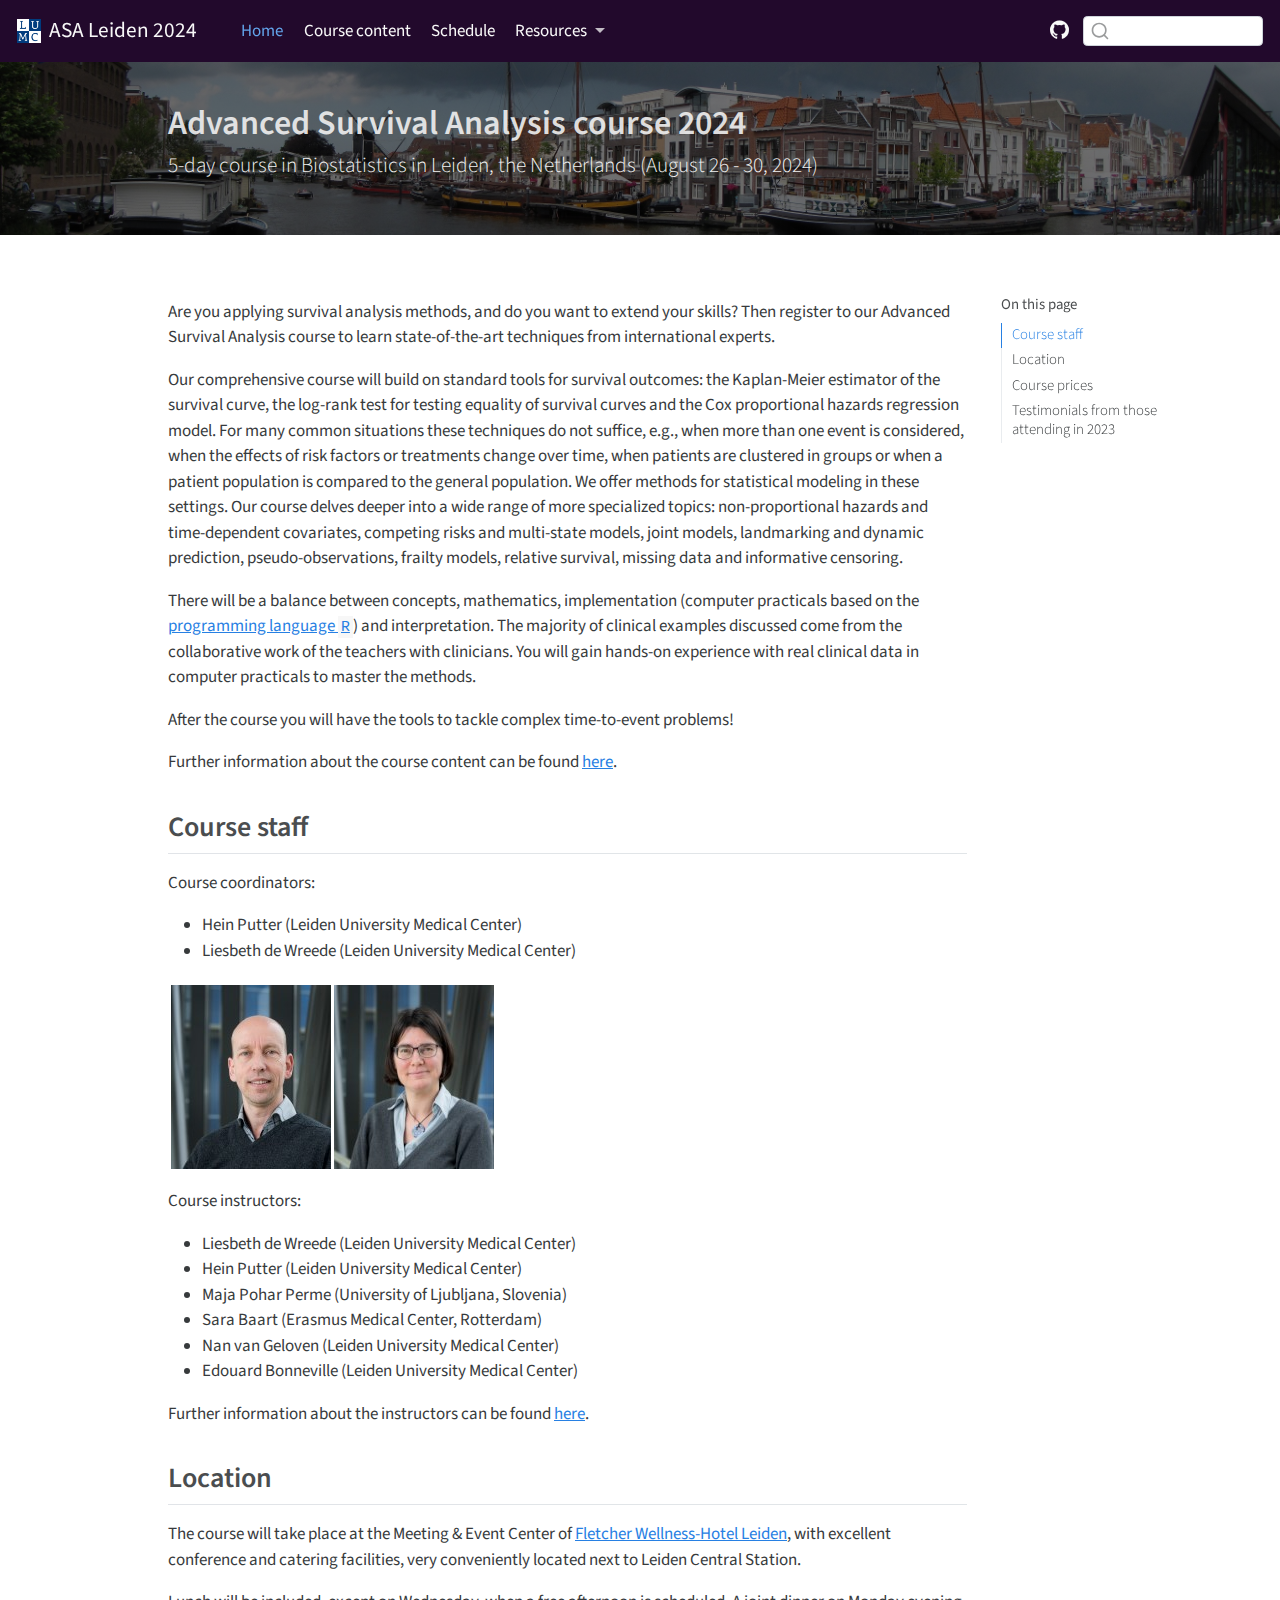
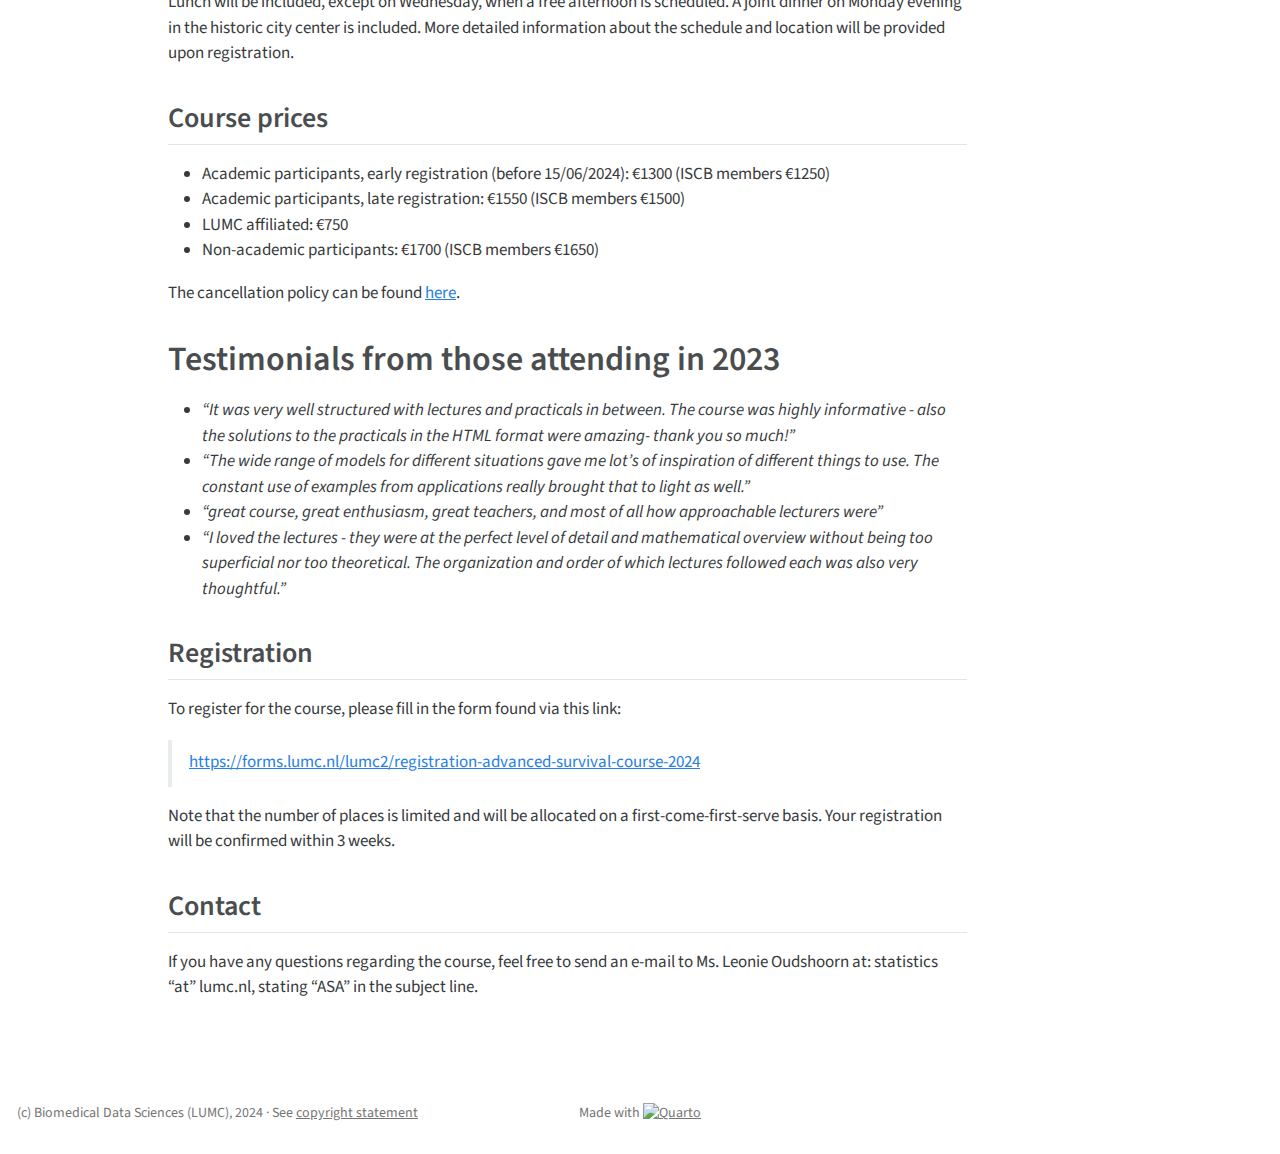
==== commit bfeaf28c: "Update with testimonials" ====
--- a/docs/index.html
+++ b/docs/index.html
@@ -151,8 +151,11 @@
   <li><a href="#course-staff" id="toc-course-staff" class="nav-link active" data-scroll-target="#course-staff">Course staff</a></li>
   <li><a href="#location" id="toc-location" class="nav-link" data-scroll-target="#location">Location</a></li>
   <li><a href="#course-prices" id="toc-course-prices" class="nav-link" data-scroll-target="#course-prices">Course prices</a></li>
+  <li><a href="#testimonials-from-those-attending-in-2023" id="toc-testimonials-from-those-attending-in-2023" class="nav-link" data-scroll-target="#testimonials-from-those-attending-in-2023">Testimonials from those attending in 2023</a>
+  <ul class="collapse">
   <li><a href="#registration" id="toc-registration" class="nav-link" data-scroll-target="#registration">Registration</a></li>
   <li><a href="#contact" id="toc-contact" class="nav-link" data-scroll-target="#contact">Contact</a></li>
+  </ul></li>
   </ul>
 </nav>
     </div>
@@ -208,6 +211,14 @@
 </ul>
 <p>The cancellation policy can be found <a href="./resources/cancellation.html">here</a>.</p>
 </section>
+<section id="testimonials-from-those-attending-in-2023" class="level1">
+<h1>Testimonials from those attending in 2023</h1>
+<ul>
+<li><em>“It was very well structured with lectures and practicals in between. The course was highly informative - also the solutions to the practicals in the HTML format were amazing- thank you so much!”</em></li>
+<li><em>“The wide range of models for different situations gave me lot’s of inspiration of different things to use. The constant use of examples from applications really brought that to light as well.”</em></li>
+<li><em>“great course, great enthusiasm, great teachers, and most of all how approachable lecturers were”</em></li>
+<li><em>“I loved the lectures - they were at the perfect level of detail and mathematical overview without being too superficial nor too theoretical. The organization and order of which lectures followed each was also very thoughtful.”</em></li>
+</ul>
 <section id="registration" class="level2">
 <h2 class="anchored" data-anchor-id="registration">Registration</h2>
 <p>To register for the course, please fill in the form found via this link:</p>
@@ -221,6 +232,7 @@
 <p>If you have any questions regarding the course, feel free to send an e-mail to Ms.&nbsp;Leonie Oudshoorn at: statistics “at” lumc.nl, stating “ASA” in the subject line.</p>
 
 
+</section>
 </section>
 
 </main> <!-- /main -->
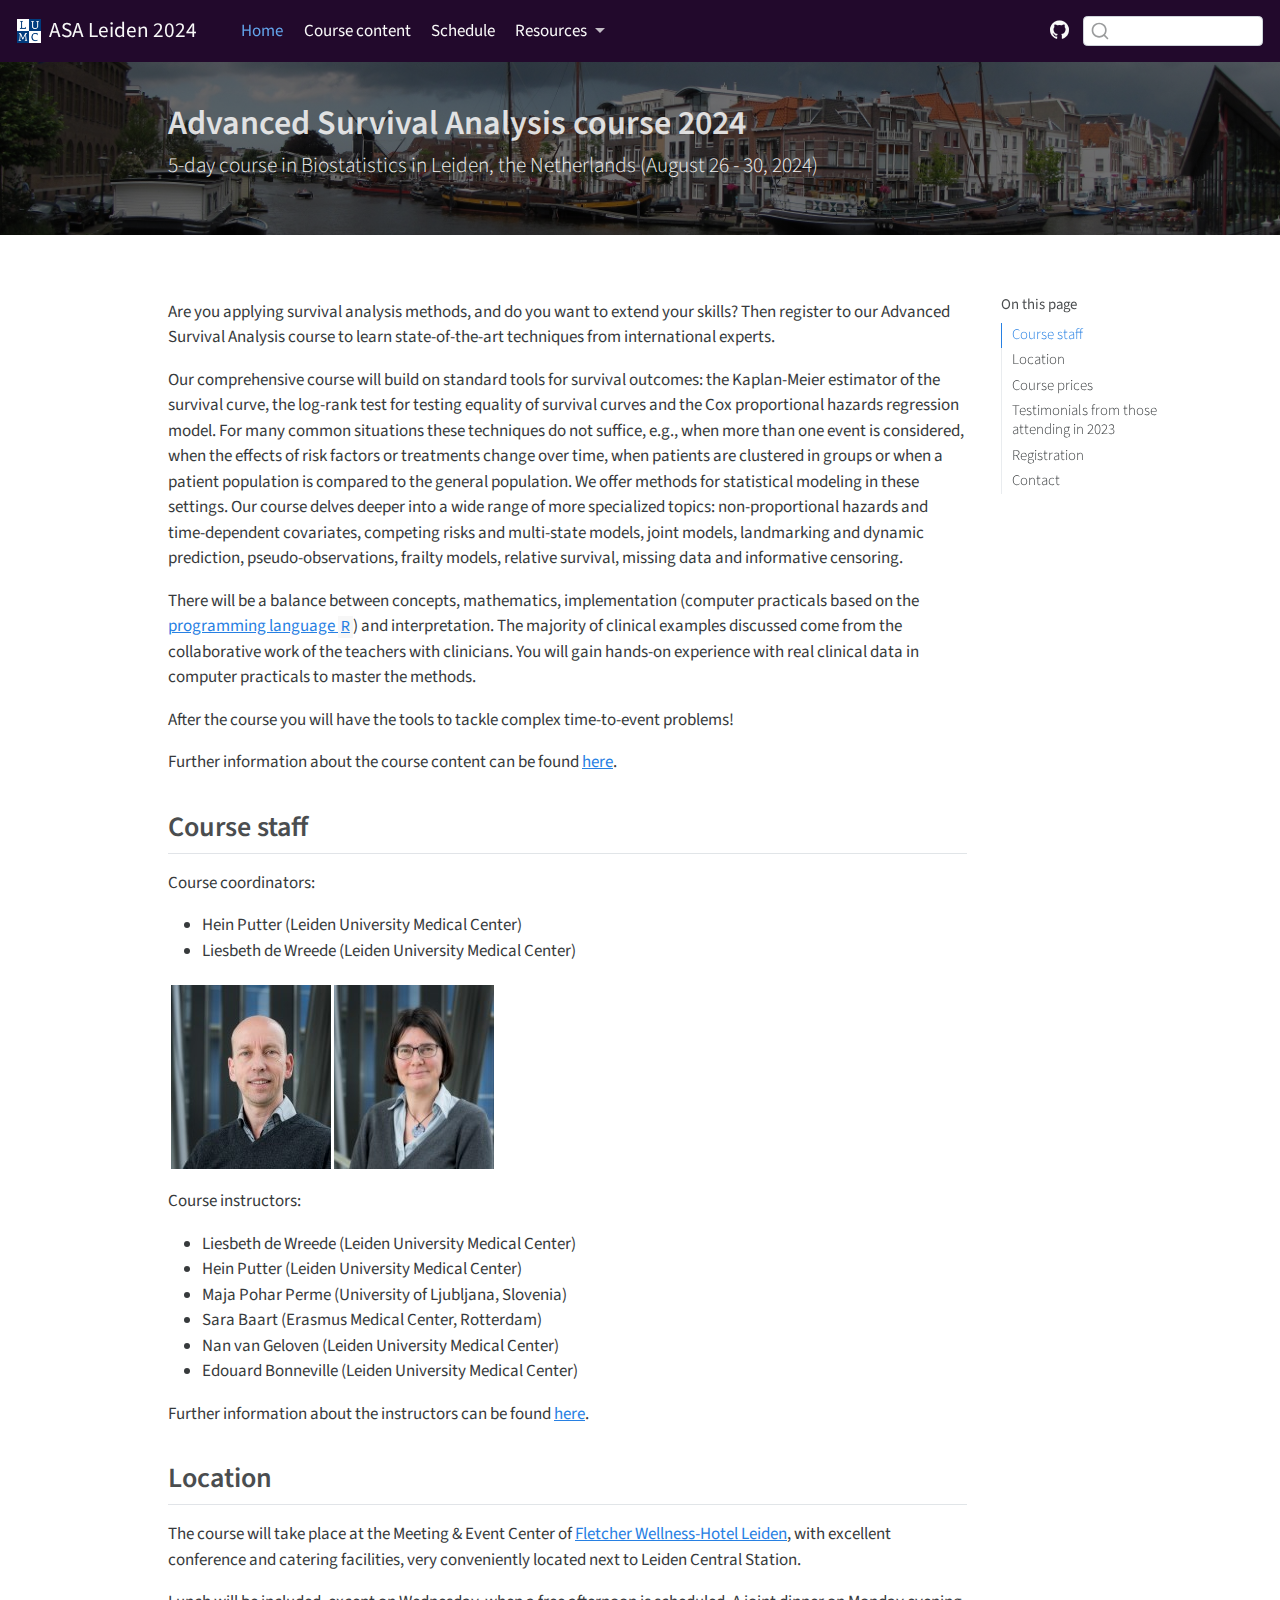
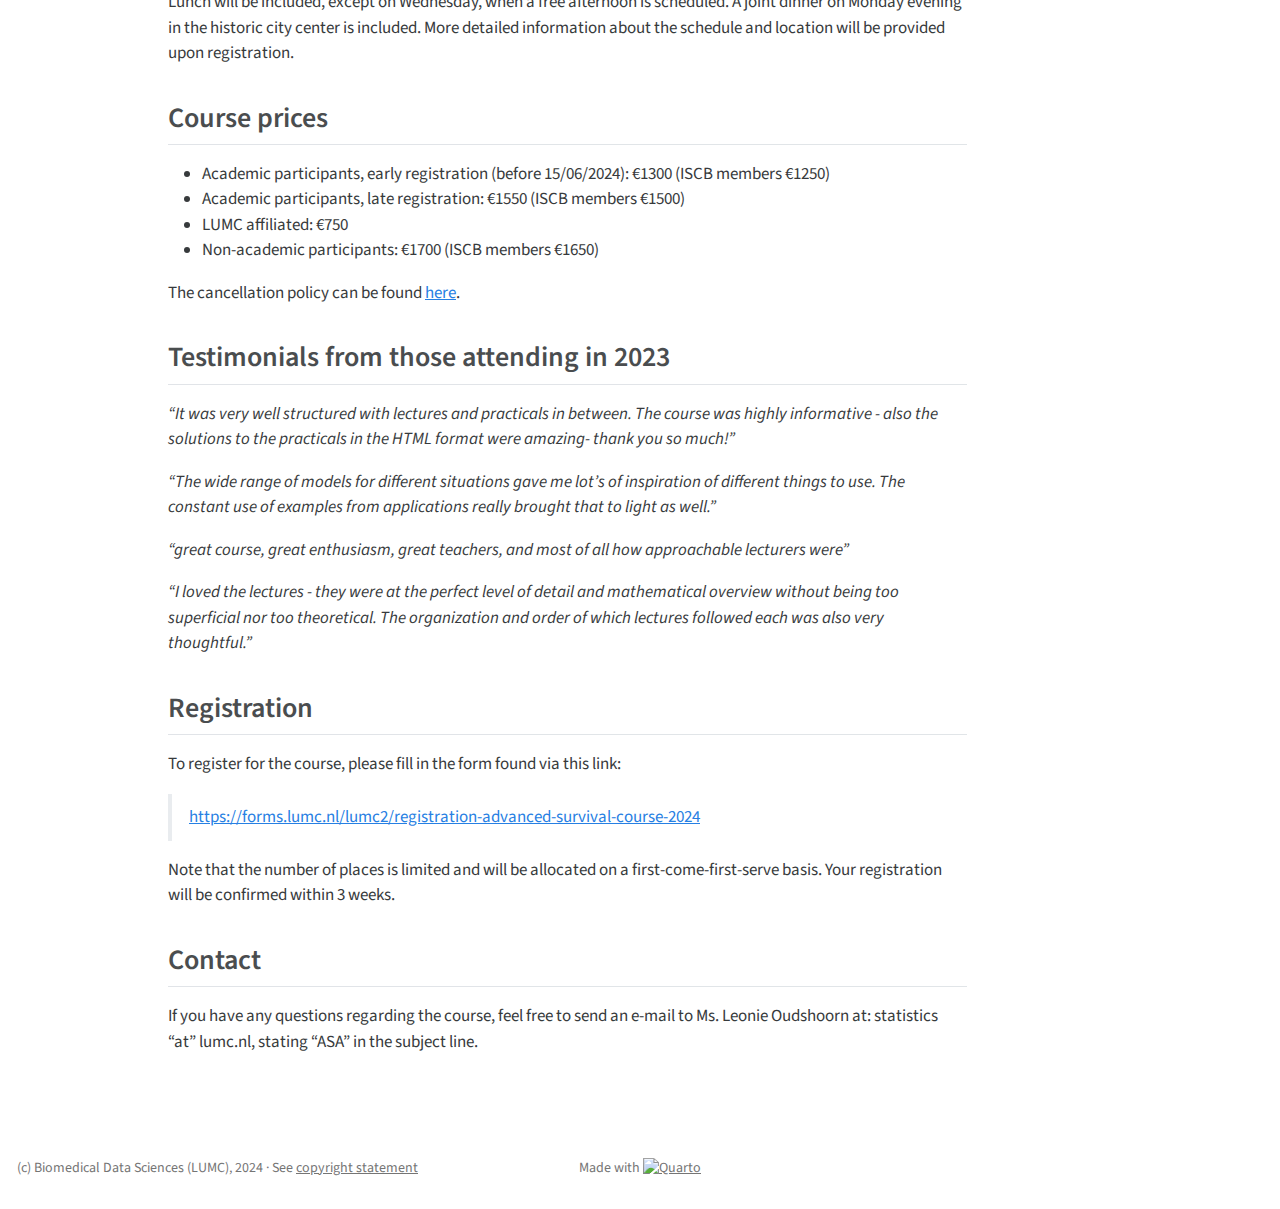
==== commit 9fdf879e: "Update with testimonials attempt 2" ====
--- a/docs/index.html
+++ b/docs/index.html
@@ -151,11 +151,9 @@
   <li><a href="#course-staff" id="toc-course-staff" class="nav-link active" data-scroll-target="#course-staff">Course staff</a></li>
   <li><a href="#location" id="toc-location" class="nav-link" data-scroll-target="#location">Location</a></li>
   <li><a href="#course-prices" id="toc-course-prices" class="nav-link" data-scroll-target="#course-prices">Course prices</a></li>
-  <li><a href="#testimonials-from-those-attending-in-2023" id="toc-testimonials-from-those-attending-in-2023" class="nav-link" data-scroll-target="#testimonials-from-those-attending-in-2023">Testimonials from those attending in 2023</a>
-  <ul class="collapse">
+  <li><a href="#testimonials-from-those-attending-in-2023" id="toc-testimonials-from-those-attending-in-2023" class="nav-link" data-scroll-target="#testimonials-from-those-attending-in-2023">Testimonials from those attending in 2023</a></li>
   <li><a href="#registration" id="toc-registration" class="nav-link" data-scroll-target="#registration">Registration</a></li>
   <li><a href="#contact" id="toc-contact" class="nav-link" data-scroll-target="#contact">Contact</a></li>
-  </ul></li>
   </ul>
 </nav>
     </div>
@@ -211,14 +209,13 @@
 </ul>
 <p>The cancellation policy can be found <a href="./resources/cancellation.html">here</a>.</p>
 </section>
-<section id="testimonials-from-those-attending-in-2023" class="level1">
-<h1>Testimonials from those attending in 2023</h1>
-<ul>
-<li><em>“It was very well structured with lectures and practicals in between. The course was highly informative - also the solutions to the practicals in the HTML format were amazing- thank you so much!”</em></li>
-<li><em>“The wide range of models for different situations gave me lot’s of inspiration of different things to use. The constant use of examples from applications really brought that to light as well.”</em></li>
-<li><em>“great course, great enthusiasm, great teachers, and most of all how approachable lecturers were”</em></li>
-<li><em>“I loved the lectures - they were at the perfect level of detail and mathematical overview without being too superficial nor too theoretical. The organization and order of which lectures followed each was also very thoughtful.”</em></li>
-</ul>
+<section id="testimonials-from-those-attending-in-2023" class="level2">
+<h2 class="anchored" data-anchor-id="testimonials-from-those-attending-in-2023">Testimonials from those attending in 2023</h2>
+<p><em>“It was very well structured with lectures and practicals in between. The course was highly informative - also the solutions to the practicals in the HTML format were amazing- thank you so much!”</em></p>
+<p><em>“The wide range of models for different situations gave me lot’s of inspiration of different things to use. The constant use of examples from applications really brought that to light as well.”</em></p>
+<p><em>“great course, great enthusiasm, great teachers, and most of all how approachable lecturers were”</em></p>
+<p><em>“I loved the lectures - they were at the perfect level of detail and mathematical overview without being too superficial nor too theoretical. The organization and order of which lectures followed each was also very thoughtful.”</em></p>
+</section>
 <section id="registration" class="level2">
 <h2 class="anchored" data-anchor-id="registration">Registration</h2>
 <p>To register for the course, please fill in the form found via this link:</p>
@@ -232,7 +229,6 @@
 <p>If you have any questions regarding the course, feel free to send an e-mail to Ms.&nbsp;Leonie Oudshoorn at: statistics “at” lumc.nl, stating “ASA” in the subject line.</p>
 
 
-</section>
 </section>
 
 </main> <!-- /main -->
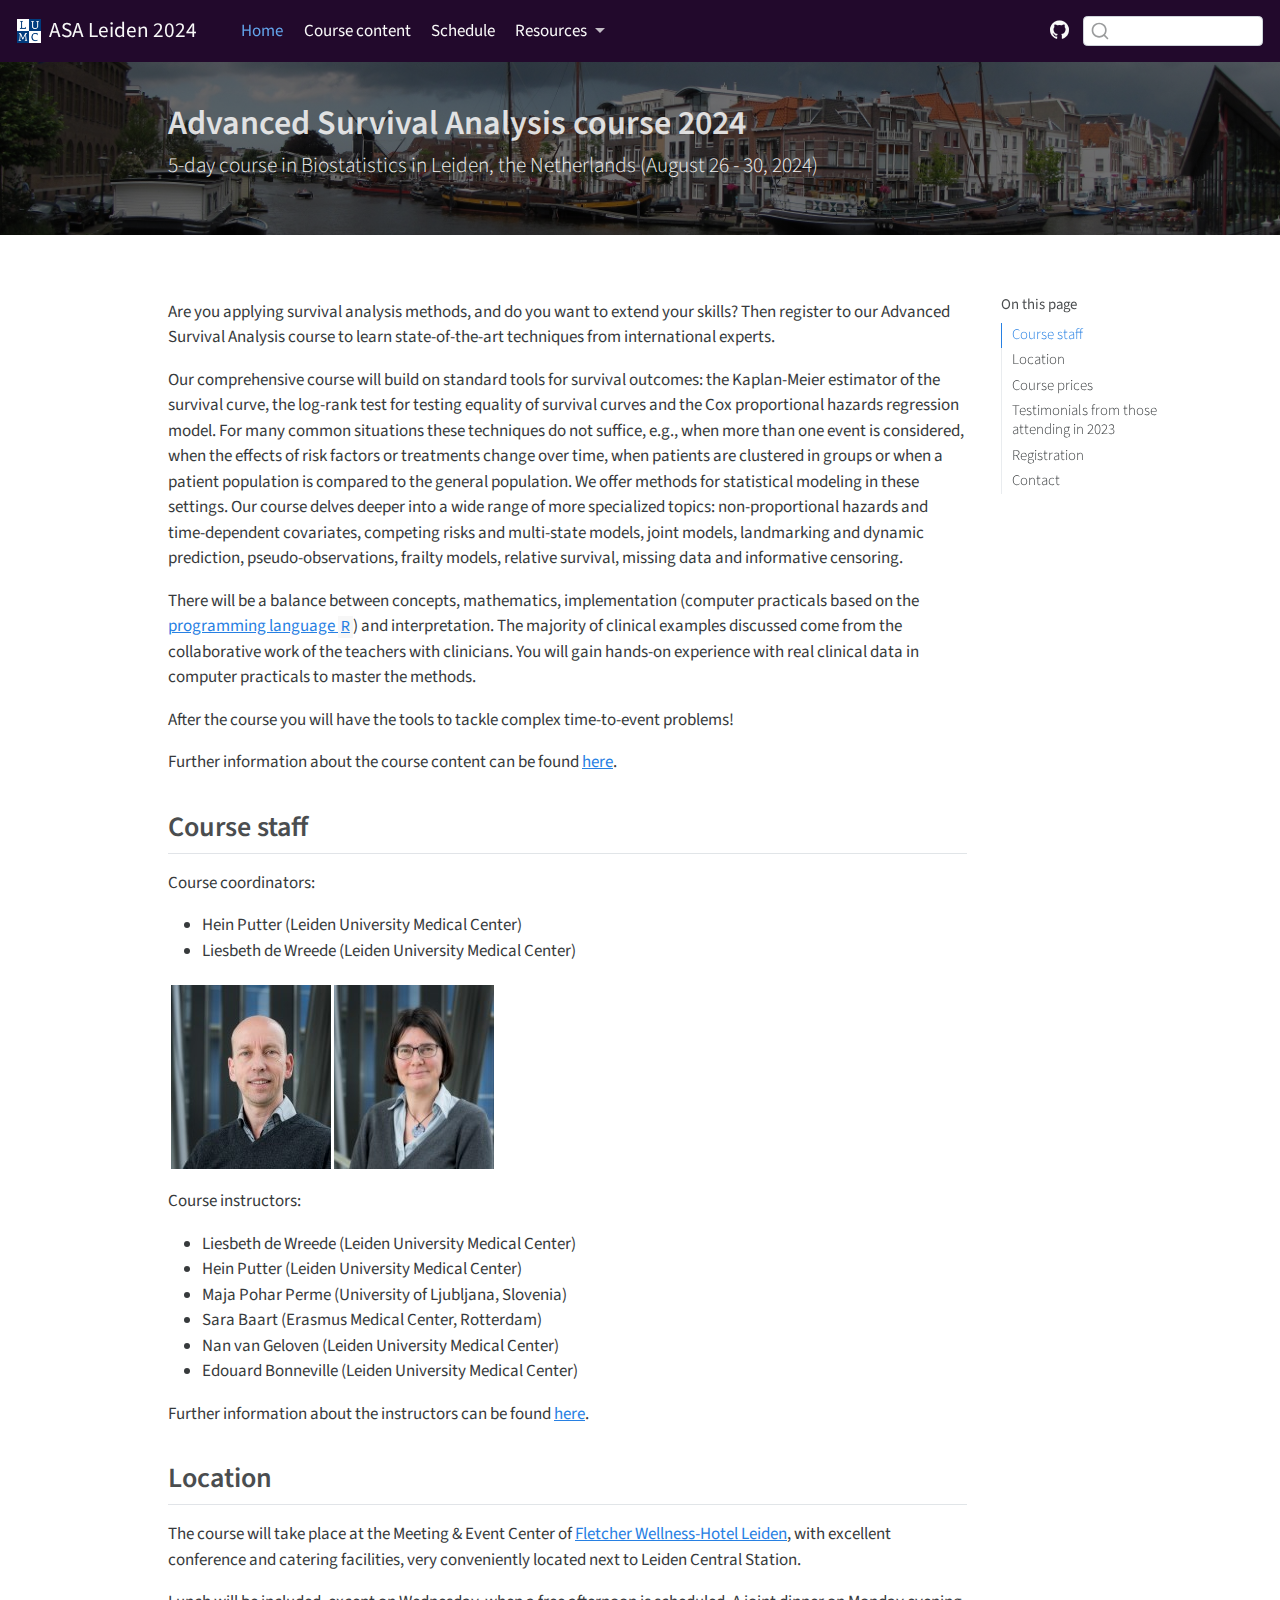
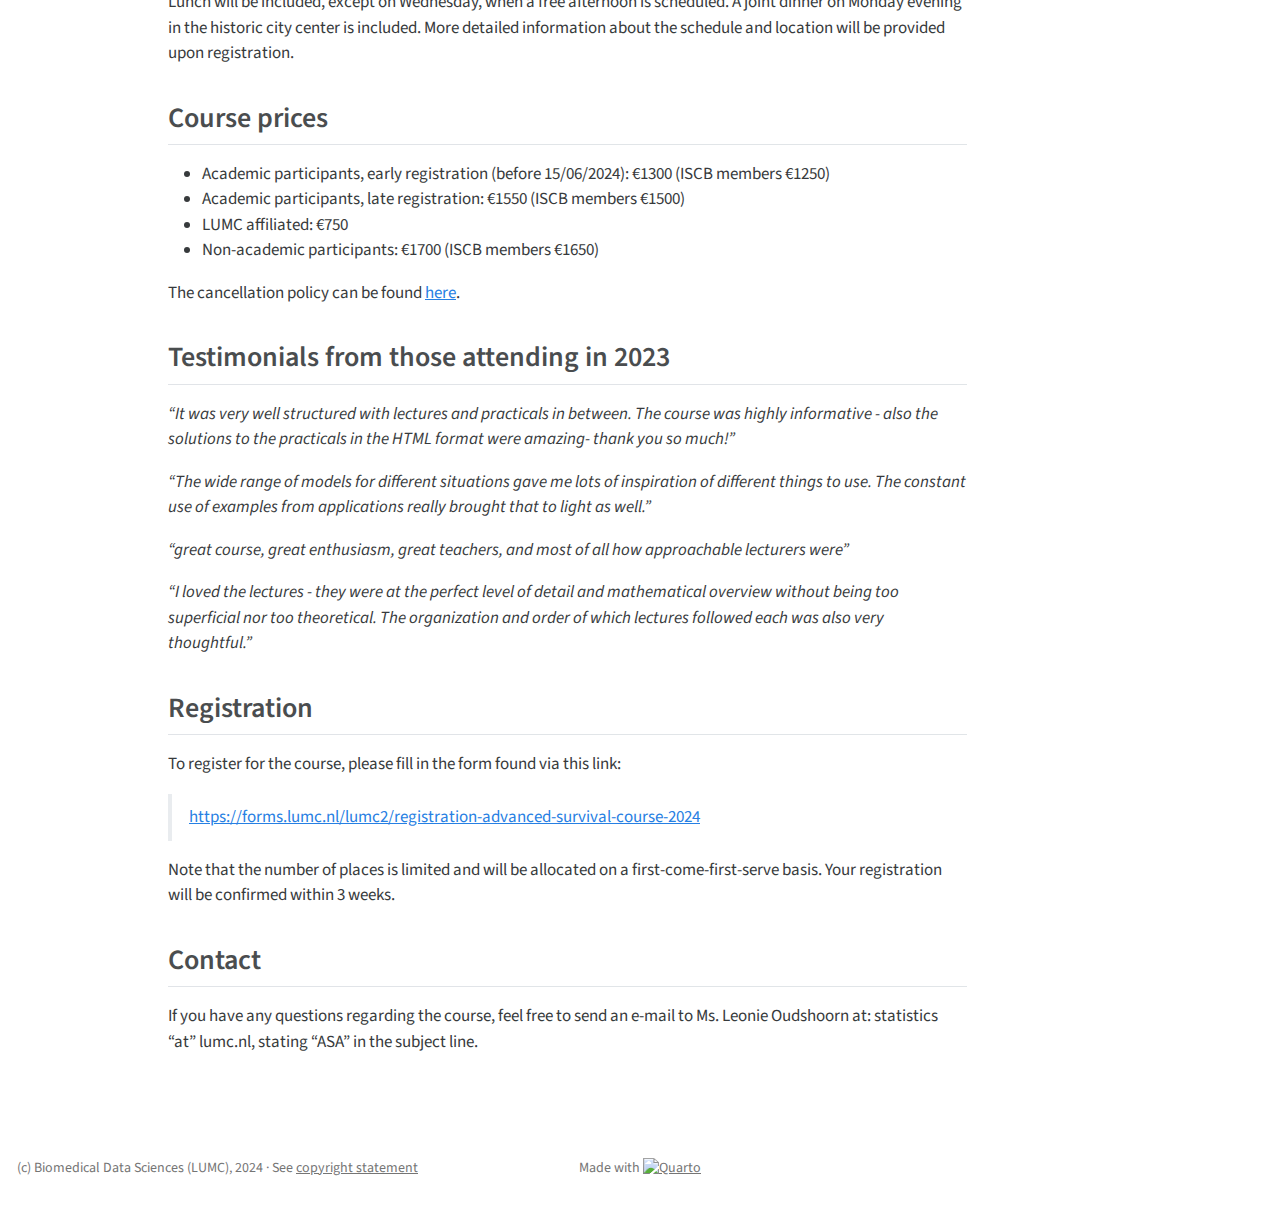
==== commit d7ee3b12: "Typos" ====
--- a/docs/index.html
+++ b/docs/index.html
@@ -212,7 +212,7 @@
 <section id="testimonials-from-those-attending-in-2023" class="level2">
 <h2 class="anchored" data-anchor-id="testimonials-from-those-attending-in-2023">Testimonials from those attending in 2023</h2>
 <p><em>“It was very well structured with lectures and practicals in between. The course was highly informative - also the solutions to the practicals in the HTML format were amazing- thank you so much!”</em></p>
-<p><em>“The wide range of models for different situations gave me lot’s of inspiration of different things to use. The constant use of examples from applications really brought that to light as well.”</em></p>
+<p><em>“The wide range of models for different situations gave me lots of inspiration of different things to use. The constant use of examples from applications really brought that to light as well.”</em></p>
 <p><em>“great course, great enthusiasm, great teachers, and most of all how approachable lecturers were”</em></p>
 <p><em>“I loved the lectures - they were at the perfect level of detail and mathematical overview without being too superficial nor too theoretical. The organization and order of which lectures followed each was also very thoughtful.”</em></p>
 </section>
